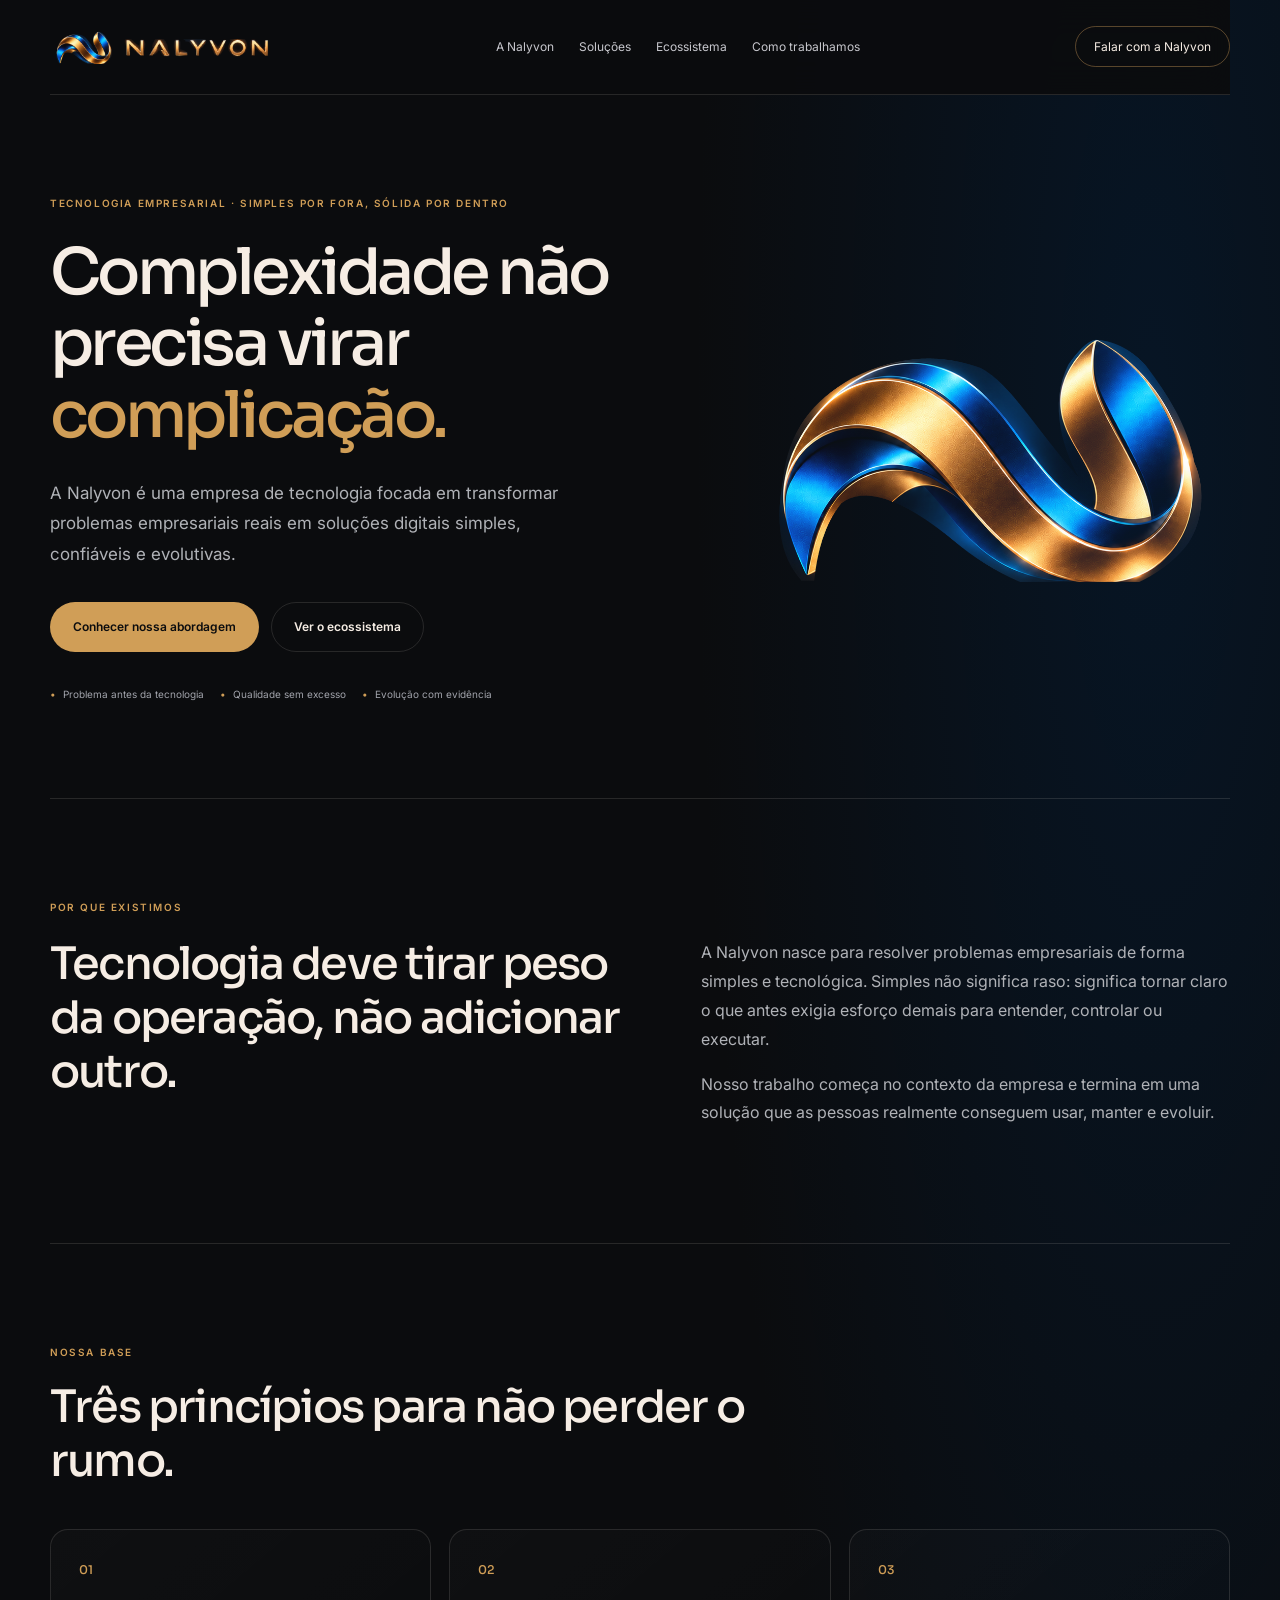
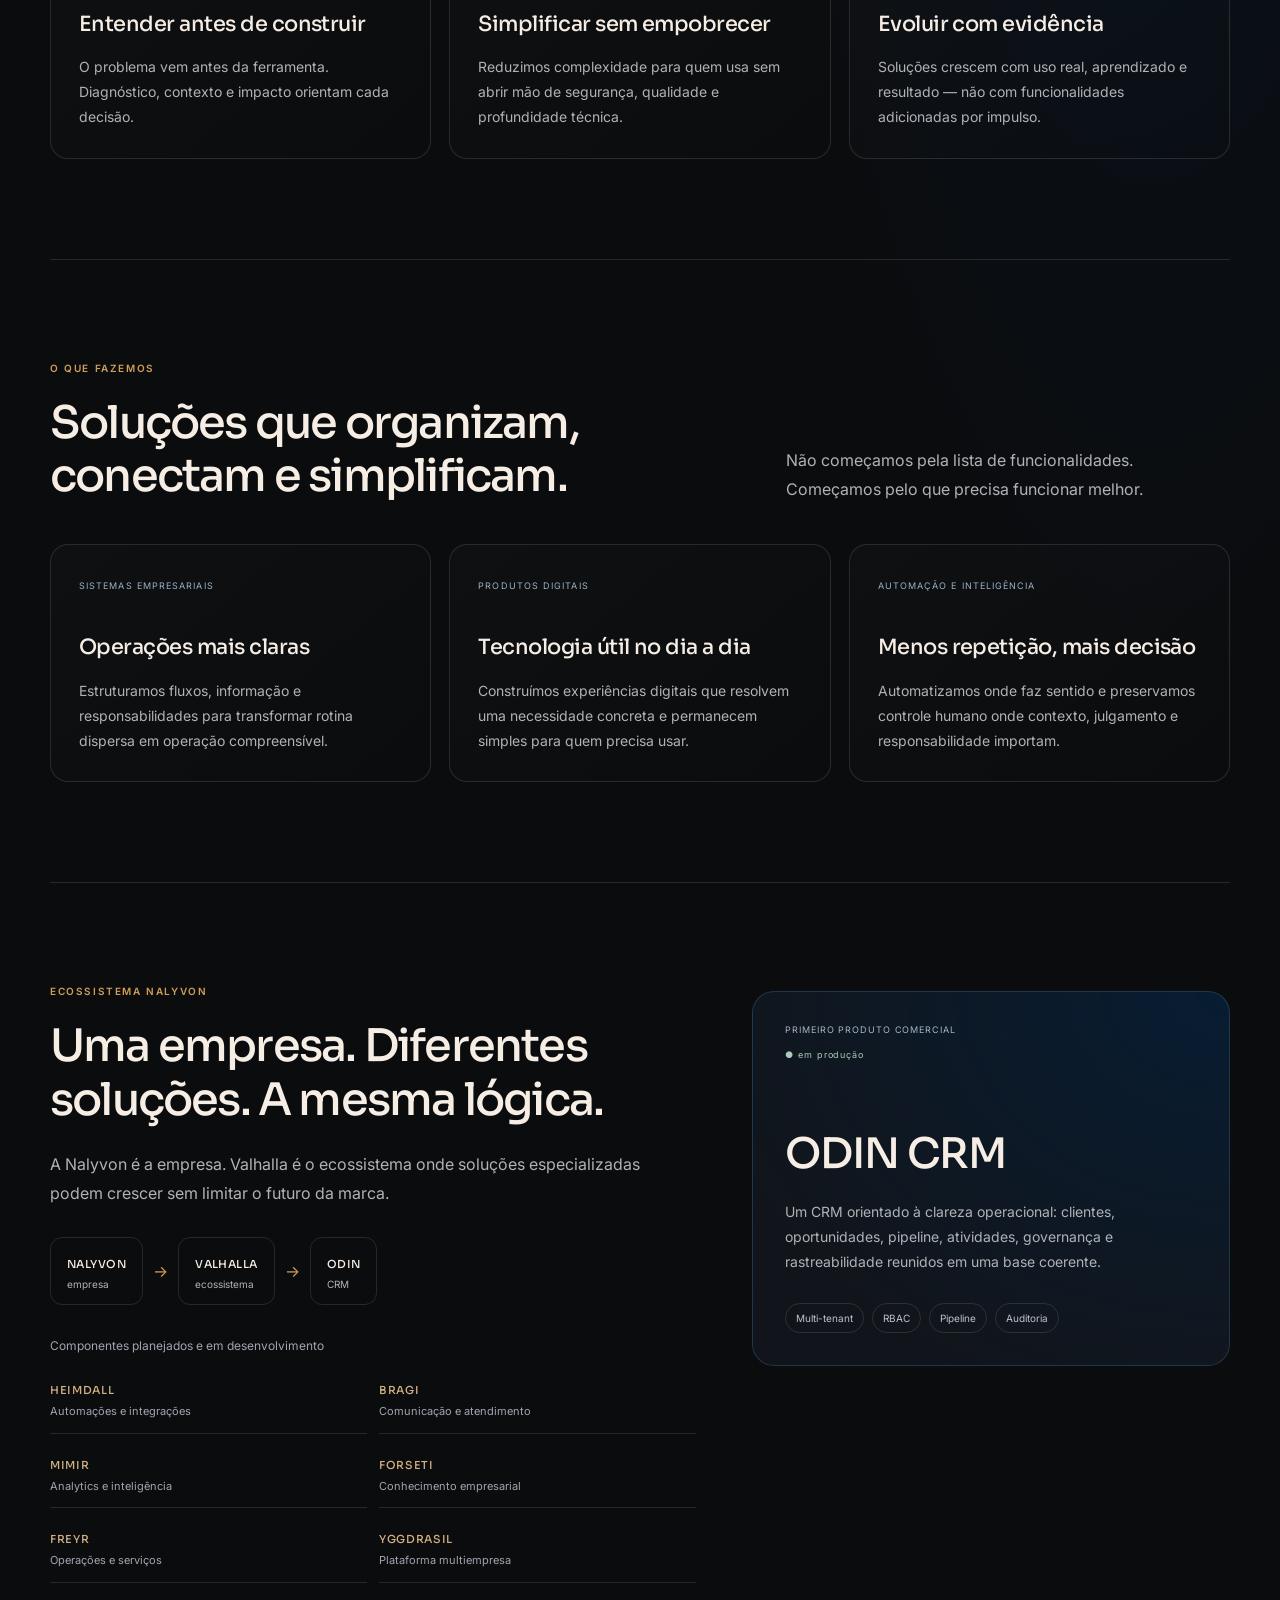
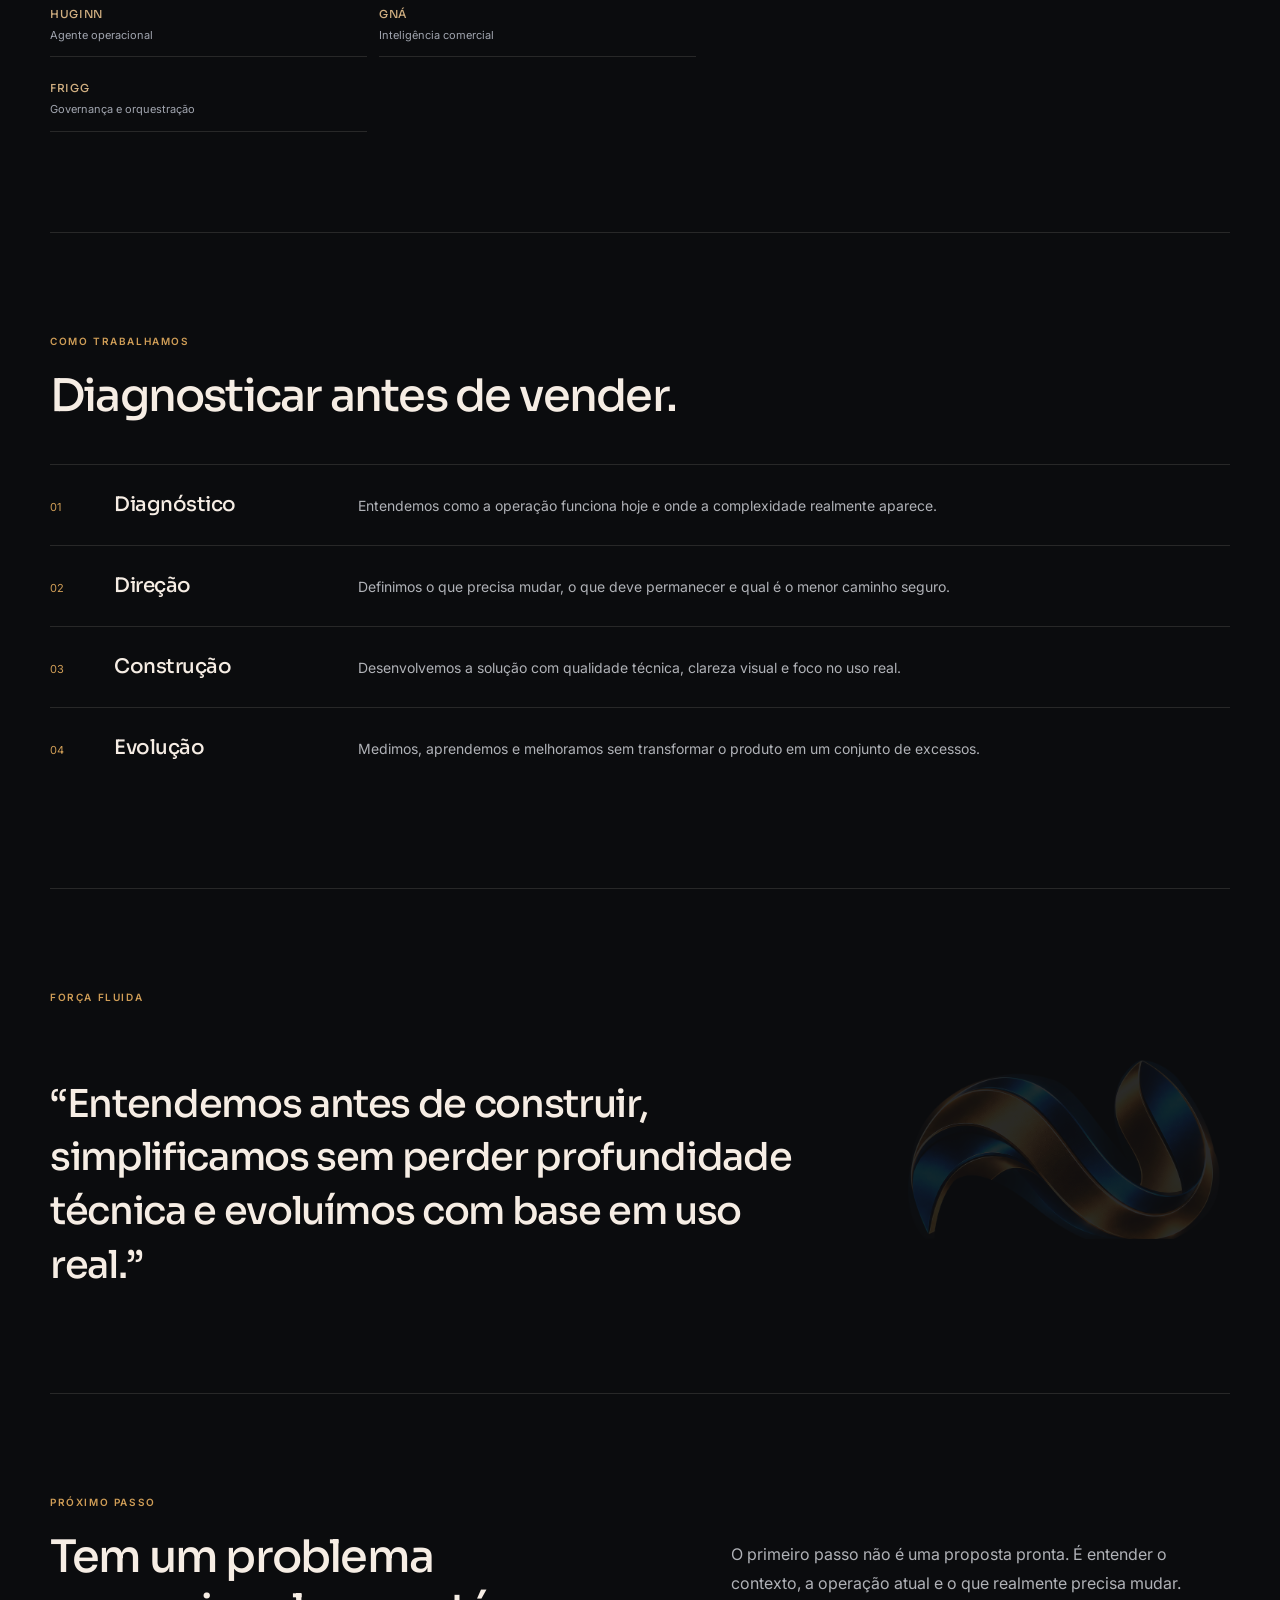
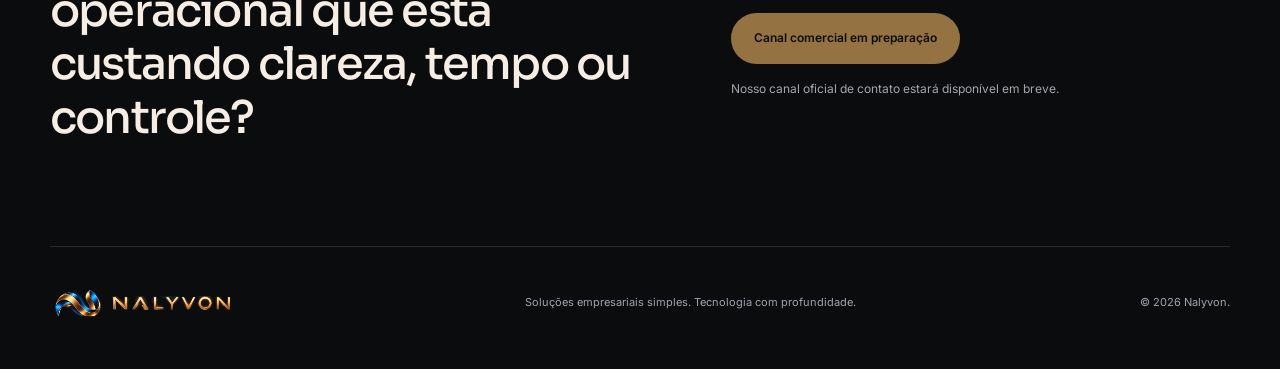
==== public/index.html @ e0a4f11f "Polish Nalyvon site and consolidate static deployment" ====
<!doctype html>
<html lang="pt-BR">
<head>
  <meta charset="utf-8" />
  <meta name="viewport" content="width=device-width,initial-scale=1" />
  <meta name="theme-color" content="#0B0C0E" />
  <meta name="description" content="A Nalyvon transforma desafios empresariais em soluções tecnológicas simples, confiáveis e evolutivas." />
  <meta property="og:title" content="Nalyvon — Tecnologia que transforma complexidade em clareza" />
  <meta property="og:description" content="Soluções empresariais simples por fora, sólidas por dentro." />
  <title>Nalyvon — Tecnologia que transforma complexidade em clareza</title>
  <link rel="preconnect" href="https://fonts.googleapis.com">
  <link rel="preconnect" href="https://fonts.gstatic.com" crossorigin>
  <link href="https://fonts.googleapis.com/css2?family=Inter:wght@400;500;600&family=Sora:wght@500;600;700&display=swap" rel="stylesheet">
  <link rel="icon" type="image/png" href="assets/brand/favicon.png" />
  <link rel="stylesheet" href="styles.css" />
</head>
<body>
<a class="skip-link" href="#conteudo">Ir para o conteúdo</a>
  <header class="topbar">
    <a class="brand" href="#inicio" aria-label="Nalyvon, início"><img class="brand-lockup" src="assets/brand/lockup.png" width="1480" height="320" alt="Nalyvon"></a>
    <button class="menu-toggle" aria-expanded="false" aria-controls="navigation">Menu <span aria-hidden="true">☰</span></button><nav id="navigation" aria-label="Navegação principal"><a href="#nalyvon">A Nalyvon</a><a href="#solucoes">Soluções</a><a href="#ecossistema">Ecossistema</a><a href="#processo">Como trabalhamos</a></nav>
    <a class="nav-cta" href="#contato">Falar com a Nalyvon</a>
  </header>
  <main id="conteudo">
    <section class="hero" id="inicio">
      <div class="hero-copy">
        <p class="kicker">TECNOLOGIA EMPRESARIAL · SIMPLES POR FORA, SÓLIDA POR DENTRO</p>
        <h1>Complexidade não precisa virar <span>complicação.</span></h1>
        <p class="hero-lead">A Nalyvon é uma empresa de tecnologia focada em transformar problemas empresariais reais em soluções digitais simples, confiáveis e evolutivas.</p>
        <div class="hero-actions"><a class="button button-primary" href="#solucoes">Conhecer nossa abordagem</a><a class="button button-ghost" href="#ecossistema">Ver o ecossistema</a></div>
        <div class="hero-proof"><span>Problema antes da tecnologia</span><span>Qualidade sem excesso</span><span>Evolução com evidência</span></div>
      </div>
      <div class="hero-mark"><img src="assets/brand/symbol.png" alt="Símbolo oficial Nalyvon — Força Fluida"></div>
    </section>

    <section class="section intro" id="nalyvon">
      <div class="section-label">POR QUE EXISTIMOS</div>
      <div class="intro-grid"><h2>Tecnologia deve tirar peso da operação, não adicionar outro.</h2><div><p>A Nalyvon nasce para resolver problemas empresariais de forma simples e tecnológica. Simples não significa raso: significa tornar claro o que antes exigia esforço demais para entender, controlar ou executar.</p><p>Nosso trabalho começa no contexto da empresa e termina em uma solução que as pessoas realmente conseguem usar, manter e evoluir.</p></div></div>
    </section>

    <section class="section">
      <div class="section-heading"><div class="section-label">NOSSA BASE</div><h2>Três princípios para não perder o rumo.</h2></div>
      <div class="cards three">
        <article><span class="number">01</span><h3>Entender antes de construir</h3><p>O problema vem antes da ferramenta. Diagnóstico, contexto e impacto orientam cada decisão.</p></article>
        <article><span class="number">02</span><h3>Simplificar sem empobrecer</h3><p>Reduzimos complexidade para quem usa sem abrir mão de segurança, qualidade e profundidade técnica.</p></article>
        <article><span class="number">03</span><h3>Evoluir com evidência</h3><p>Soluções crescem com uso real, aprendizado e resultado — não com funcionalidades adicionadas por impulso.</p></article>
      </div>
    </section>

    <section class="section" id="solucoes">
      <div class="section-heading wide"><div><div class="section-label">O QUE FAZEMOS</div><h2>Soluções que organizam, conectam e simplificam.</h2></div><p>Não começamos pela lista de funcionalidades. Começamos pelo que precisa funcionar melhor.</p></div>
      <div class="cards three solutions">
        <article><small>SISTEMAS EMPRESARIAIS</small><h3>Operações mais claras</h3><p>Estruturamos fluxos, informação e responsabilidades para transformar rotina dispersa em operação compreensível.</p></article>
        <article><small>PRODUTOS DIGITAIS</small><h3>Tecnologia útil no dia a dia</h3><p>Construímos experiências digitais que resolvem uma necessidade concreta e permanecem simples para quem precisa usar.</p></article>
        <article><small>AUTOMAÇÃO E INTELIGÊNCIA</small><h3>Menos repetição, mais decisão</h3><p>Automatizamos onde faz sentido e preservamos controle humano onde contexto, julgamento e responsabilidade importam.</p></article>
      </div>
    </section>

    <section class="section ecosystem" id="ecossistema">
      <div class="ecosystem-copy">
        <div class="section-label">ECOSSISTEMA NALYVON</div>
        <h2>Uma empresa. Diferentes soluções. A mesma lógica.</h2>
        <p>A Nalyvon é a empresa. Valhalla é o ecossistema onde soluções especializadas podem crescer sem limitar o futuro da marca.</p>

        <div class="architecture">
          <div><strong>NALYVON</strong><span>empresa</span></div>
          <i>→</i>
          <div><strong>VALHALLA</strong><span>ecossistema</span></div>
          <i>→</i>
          <div><strong>ODIN</strong><span>CRM</span></div>
        </div>

        <p class="planned-label">Componentes planejados e em desenvolvimento</p><div class="ecosystem-components" aria-label="Componentes do ecossistema Valhalla">
          <div class="ecosystem-component"><strong>HEIMDALL</strong><span>Automações e integrações</span></div>
          <div class="ecosystem-component"><strong>BRAGI</strong><span>Comunicação e atendimento</span></div>
          <div class="ecosystem-component"><strong>MIMIR</strong><span>Analytics e inteligência</span></div>
          <div class="ecosystem-component"><strong>FORSETI</strong><span>Conhecimento empresarial</span></div>
          <div class="ecosystem-component"><strong>FREYR</strong><span>Operações e serviços</span></div>
          <div class="ecosystem-component"><strong>YGGDRASIL</strong><span>Plataforma multiempresa</span></div>
          <div class="ecosystem-component"><strong>HUGINN</strong><span>Agente operacional</span></div>
          <div class="ecosystem-component"><strong>GNÁ</strong><span>Inteligência comercial</span></div>
          <div class="ecosystem-component"><strong>FRIGG</strong><span>Governança e orquestração</span></div>
        </div>
      </div>

      <article class="odin">
        <div class="odin-top"><span>PRIMEIRO PRODUTO COMERCIAL</span><span class="status-live">● em produção</span></div>
        <h3>ODIN CRM</h3>
        <p>Um CRM orientado à clareza operacional: clientes, oportunidades, pipeline, atividades, governança e rastreabilidade reunidos em uma base coerente.</p>
        <div class="tags"><span>Multi-tenant</span><span>RBAC</span><span>Pipeline</span><span>Auditoria</span></div>
      </article>
    </section>

    <section class="section" id="processo"><div class="section-heading"><div class="section-label">COMO TRABALHAMOS</div><h2>Diagnosticar antes de vender.</h2></div><div class="process"><article><span>01</span><h3>Diagnóstico</h3><p>Entendemos como a operação funciona hoje e onde a complexidade realmente aparece.</p></article><article><span>02</span><h3>Direção</h3><p>Definimos o que precisa mudar, o que deve permanecer e qual é o menor caminho seguro.</p></article><article><span>03</span><h3>Construção</h3><p>Desenvolvemos a solução com qualidade técnica, clareza visual e foco no uso real.</p></article><article><span>04</span><h3>Evolução</h3><p>Medimos, aprendemos e melhoramos sem transformar o produto em um conjunto de excessos.</p></article></div></section>

    <section class="section statement" id="forca-fluida"><p class="section-label">FORÇA FLUIDA</p><blockquote>“Entendemos antes de construir, simplificamos sem perder profundidade técnica e evoluímos com base em uso real.”</blockquote><img src="assets/brand/symbol.png" alt="" aria-hidden="true" loading="lazy"></section>

    <section class="section contact" id="contato"><div><div class="section-label">PRÓXIMO PASSO</div><h2>Tem um problema operacional que está custando clareza, tempo ou controle?</h2></div><div><p>O primeiro passo não é uma proposta pronta. É entender o contexto, a operação atual e o que realmente precisa mudar.</p><button class="button button-primary" disabled>Canal comercial em preparação</button><small>Nosso canal oficial de contato estará disponível em breve.</small></div></section>
  </main>
  <footer><a class="brand" href="#inicio" aria-label="Nalyvon, início"><img class="brand-lockup" src="assets/brand/lockup.png" width="1480" height="320" alt="Nalyvon"></a><p>Soluções empresariais simples. Tecnologia com profundidade.</p><p>© 2026 Nalyvon.</p></footer>
<script src="site.js" defer></script>
</body>
</html>
---- public/styles.css ----
:root {
  font-family:Inter,system-ui,sans-serif;
  color:#f6ede4;
  background:#0b0c0e;
  font-synthesis:none;
  --gold:#d09e57;
  --muted:#b0b2b7;
  --border:rgba(246,237,228,.12)
}

* {
  box-sizing:border-box
}

html {
  scroll-behavior:smooth;
  scroll-padding-top:100px
}

body {
  margin:0;
  background:radial-gradient(ellipse at 90% 8%,#00234766,transparent 28%),#0b0c0e
}

a {
  color:inherit;
  text-decoration:none
}

img {
  display:block;
  max-width:100%;
  height:auto
}

button {
  font:inherit
}

a:focus-visible,button:focus-visible {
  outline:2px solid var(--gold);
  outline-offset:5px
}

.skip-link {
  position:fixed;
  top:-100px;
  left:20px;
  z-index:100;
  background:var(--gold);
  color:#0b0c0e;
  padding:14px
}

.skip-link:focus {
  top:12px
}

.topbar,.hero,.section,footer {
  width:min(1180px,calc(100% - 64px));
  margin-inline:auto
}

.topbar {
  position:sticky;
  top:0;
  z-index:20;
  display:flex;
  align-items:center;
  justify-content:space-between;
  gap:24px;
  padding:22px 0;
  background:#0b0c0ef2;
  border-bottom:1px solid var(--border);
  backdrop-filter:blur(18px)
}

.brand {
  display:block;
  flex-shrink:0
}

.brand-lockup {
  width:230px
}

.topbar nav {
  display:flex;
  gap:25px;
  font-size:12px;
  color:#c7c7cd
}

.topbar nav a:hover {
  color:var(--gold)
}

.nav-cta {
  font-size:12px;
  border:1px solid #d09e5766;
  border-radius:999px;
  padding:12px 18px;
  white-space:nowrap
}

.menu-toggle {
  display:none
}

.hero {
  display:grid;
  grid-template-columns:1.15fr .85fr;
  gap:32px;
  align-items:center;
  min-height:700px;
  padding:100px 0 96px
}

.hero-copy {
  min-width:0
}

.kicker,.section-label {
  color:var(--gold);
  font-size:10px;
  font-weight:600;
  line-height:1.7;
  letter-spacing:.16em
}

.kicker {
  max-width:470px;
  margin:0 0 25px
}

h1,h2,h3,blockquote {
  font-family:Sora,sans-serif;
  font-weight:500
}

h1 {
  font-size:clamp(42px,5vw,72px);
  line-height:1.12;
  letter-spacing:-.055em;
  margin:0
}

h1 span {
  color:var(--gold)
}

.hero-lead {
  font-size:17px;
  line-height:1.8;
  color:var(--muted);
  max-width:550px;
  margin:26px 0
}

.hero-mark {
  display:grid;
  place-items:center;
  min-width:0
}

.hero-mark img {
  width:100%;
  max-width:460px;
  mix-blend-mode:screen;
}

.hero-actions {
  display:flex;
  flex-wrap:wrap;
  gap:12px;
  margin-top:32px
}

.button {
  display:inline-flex;
  align-items:center;
  justify-content:center;
  min-height:48px;
  padding:16px 22px;
  font:600 12px/1.4 Inter,sans-serif;
  border-radius:999px;
  border:1px solid transparent;
  text-align:center
}

.button-primary {
  background:#d09e57;
  color:#0b0c0e
}

.button-ghost {
  border-color:var(--border)
}

.button:hover {
  filter:brightness(1.12)
}

.hero-proof {
  display:flex;
  flex-wrap:wrap;
  gap:16px;
  margin-top:34px;
  color:#a1a3ab;
  font-size:10px;
  line-height:1.6
}

.hero-proof span::before {
  content:'•';
  color:var(--gold);
  margin-right:7px
}

.section {
  padding:100px 0;
  border-top:1px solid var(--border)
}

h2 {
  font-size:clamp(30px,3.5vw,48px);
  line-height:1.2;
  letter-spacing:-.04em;
  margin:20px 0 0
}

.intro-grid {
  display:grid;
  grid-template-columns:1.1fr 1fr;
  gap:70px;
  margin-top:22px
}

.intro-grid h2 {
  margin:0
}

.intro-grid p,.section-heading.wide>p,.ecosystem-copy>p,.contact p {
  font-size:16px;
  line-height:1.8;
  color:var(--muted);
  margin-top:0
}

.section-heading {
  max-width:720px
}

.section-heading.wide {
  max-width:none;
  display:grid;
  grid-template-columns:1.2fr .8fr;
  gap:70px;
  align-items:end
}

.section-heading.wide>p {
  margin:0
}

.cards.three {
  display:grid;
  grid-template-columns:repeat(3,minmax(0,1fr));
  gap:18px;
  margin-top:40px
}

.cards article {
  padding:28px;
  border:1px solid var(--border);
  border-radius:18px;
  background:linear-gradient(140deg,#ffffff05,#ffffff01)
}

.number {
  font:500 12px Sora;
  color:var(--gold)
}

h3 {
  font-size:21px;
  line-height:1.4;
  letter-spacing:-.025em;
  margin:32px 0 15px
}

.cards p,.odin p,.process p {
  font-size:14px;
  line-height:1.8;
  color:var(--muted);
  margin:0
}

.solutions small {
  font-size:9px;
  letter-spacing:.12em;
  color:#99b2c7;
  line-height:1.7
}

.solutions h3 {
  margin-top:40px
}

.ecosystem {
  display:grid;
  grid-template-columns:1.15fr .85fr;
  gap:56px;
  align-items:start
}

.ecosystem-copy>p {
  margin-top:22px
}

.architecture {
  display:flex;
  gap:10px;
  align-items:center;
  margin:30px 0
}

.architecture div {
  min-width:0;
  padding:14px 16px;
  border:1px solid var(--border);
  border-radius:12px
}

.architecture strong {
  font:500 11px Sora;
  letter-spacing:.04em
}

.architecture span {
  display:block;
  font-size:10px;
  color:var(--muted);
  margin-top:6px
}

.architecture i {
  font-style:normal;
  color:var(--gold)
}

.planned-label {
  font-size:12px!important;
  color:#9fa4ae!important;
  margin-bottom:14px
}

.ecosystem-components {
  display:grid;
  grid-template-columns:repeat(2,minmax(0,1fr));
  gap:12px
}

.ecosystem-component {
  border-bottom:1px solid var(--border);
  padding:12px 0
}

.ecosystem-component strong {
  display:block;
  font:500 11px Sora;
  color:#d0af81;
  letter-spacing:.06em
}

.ecosystem-component span {
  display:block;
  font-size:11px;
  line-height:1.6;
  color:#a1a5af;
  margin-top:6px
}

.odin {
  padding:32px;
  border:1px solid #42779d55;
  border-radius:22px;
  background:radial-gradient(ellipse at 100% 0,#00234788,transparent 80%),#11151b;
  margin-top:8px
}

.odin-top {
  display:flex;
  flex-direction:column;
  gap:14px;
  font-size:9px;
  letter-spacing:.1em;
  color:#a4b7c7
}

.status-live {
  color:#acccbb
}

.odin h3 {
  font-size:42px;
  margin-top:65px
}

.tags {
  display:flex;
  flex-wrap:wrap;
  gap:8px;
  margin-top:28px
}

.tags span {
  font-size:10px;
  padding:8px 10px;
  border:1px solid var(--border);
  border-radius:999px;
  color:#bdc2ca
}

.process {
  margin-top:40px
}

.process article {
  display:grid;
  grid-template-columns:40px 220px 1fr;
  gap:24px;
  padding:26px 0;
  border-top:1px solid var(--border);
  align-items:baseline
}

.process article>span {
  font-size:11px;
  color:var(--gold)
}

.process h3 {
  margin:0;
  font-size:20px
}

.statement {
  position:relative;
  display:grid;
  grid-template-columns:1.4fr .6fr;
  align-items:center;
  gap:50px;
  min-height:430px
}

.statement .section-label {
  grid-column:1;
  margin:0 0 22px
}

.statement blockquote {
  grid-column:1;
  margin:0;
  font-size:clamp(26px,3vw,40px);
  line-height:1.4;
  letter-spacing:-.035em
}

.statement img {
  grid-column:2;
  grid-row:1/3;
  align-self:center;
  justify-self:center;
  width:100%;
  opacity:.13;
  mix-blend-mode:screen;
}

.contact {
  display:grid;
  grid-template-columns:1.1fr .9fr;
  gap:70px;
  align-items:center
}

.contact button {
  opacity:.7;
  cursor:default
}

.contact small {
  display:block;
  font-size:12px;
  line-height:1.7;
  color:#a4a6ad;
  margin-top:15px
}

footer {
  display:flex;
  align-items:center;
  justify-content:space-between;
  gap:30px;
  border-top:1px solid var(--border);
  padding:35px 0 45px;
  color:#a0a4ad;
  font-size:11px
}

footer p {
  line-height:1.8
}

footer .brand-lockup {
  width:190px
}

@media(max-width:1099px) {
  .topbar {
    flex-wrap:wrap
  }

  .menu-toggle {
    display:flex;
    align-items:center;
    gap:12px;
    background:transparent;
    border:1px solid var(--border);
    color:#f6ede4;
    border-radius:999px;
    padding:12px 18px;
    margin-left:auto;
    font-size:12px
  }

  .topbar nav {
    display:none;
    width:100%;
    padding:14px 0 4px
  }

  .topbar nav.is-open {
    display:flex;
    flex-wrap:wrap
  }

  .nav-cta {
    display:none
  }

  .hero {
    gap:28px;
    min-height:600px
  }

  .hero h1 {
    font-size:clamp(44px,5.6vw,60px)
  }

  .ecosystem {
    gap:32px
  }

  .architecture {
    gap:7px
  }

  .architecture div {
    padding:12px
  }

  .process article {
    grid-template-columns:35px 175px 1fr;
    gap:20px
  }

}

@media(max-width:800px) {
  .hero {
    grid-template-columns:1fr;
    padding:65px 0 72px;
    gap:48px
  }

  .hero-copy {
    max-width:640px
  }

  .hero h1 {
    font-size:clamp(42px,7.5vw,60px)
  }

  .hero-mark img {
    max-width:330px
  }

  .intro-grid,.section-heading.wide,.ecosystem,.contact {
    grid-template-columns:1fr;
    gap:32px
  }

  .section {
    padding:72px 0
  }

  .cards.three {
    grid-template-columns:1fr
  }

  .cards article {
    padding:28px
  }

  .cards h3 {
    margin-top:24px
  }

  .odin {
    max-width:600px;
    margin-top:14px
  }

  .odin h3 {
    margin-top:42px
  }

  .statement {
    grid-template-columns:1.4fr .6fr;
    gap:22px
  }

  .process article {
    grid-template-columns:30px 145px 1fr;
    gap:16px
  }

  footer {
    flex-wrap:wrap
  }

}

@media(max-width:480px) {
  .topbar,.hero,.section,footer {
    width:calc(100% - 40px)
  }

  .topbar {
    padding:16px 0;
    gap:12px
  }

  .brand-lockup {
    width:185px
  }

  .menu-toggle {
    padding:10px 13px
  }

  .topbar nav.is-open {
    display:grid;
    grid-template-columns:1fr 1fr;
    gap:18px;
    font-size:12px
  }

  .hero {
    padding-top:45px;
    gap:38px
  }

  .hero h1 {
    font-size:clamp(38px,10.7vw,48px);
    line-height:1.16
  }

  .kicker {
    font-size:9px;
    letter-spacing:.12em
  }

  .hero-lead {
    font-size:15px
  }

  .hero-actions {
    flex-direction:column
  }

  .hero-actions .button {
    width:100%
  }

  .hero-proof {
    display:grid;
    gap:8px;
    margin-top:24px
  }

  .hero-mark img {
    max-width:280px
  }

  .section {
    padding:60px 0
  }

  h2 {
    font-size:31px
  }

  .intro-grid p,.ecosystem-copy>p,.contact p {
    font-size:15px
  }

  .architecture {
    gap:7px
  }

  .architecture div {
    flex:1;
    padding:12px 8px
  }

  .architecture strong {
    font-size:9px
  }

  .architecture i {
    font-size:12px
  }

  .odin {
    padding:26px
  }

  .odin h3 {
    font-size:36px
  }

  .process article {
    grid-template-columns:24px 1fr;
    gap:12px
  }

  .process p {
    grid-column:2
  }

  .statement {
    grid-template-columns:1fr;
    gap:24px;
    text-align:left
  }

  .statement blockquote {
    font-size:27px
  }

  .statement img {
    grid-column:1;
    grid-row:auto;
    width:200px;
    opacity:.12;
    justify-self:center
  }

  .statement .section-label {
    margin-bottom:0
  }

  footer {
    display:grid;
    gap:10px;
    padding-top:28px
  }

  footer p {
    margin:0
  }

  footer .brand {
    margin-bottom:8px
  }

  .contact .button {
    width:100%
  }

}

@media(prefers-reduced-motion:reduce) {
  html {
    scroll-behavior:auto
  }

}

.brand-lockup {
  mix-blend-mode:screen
}
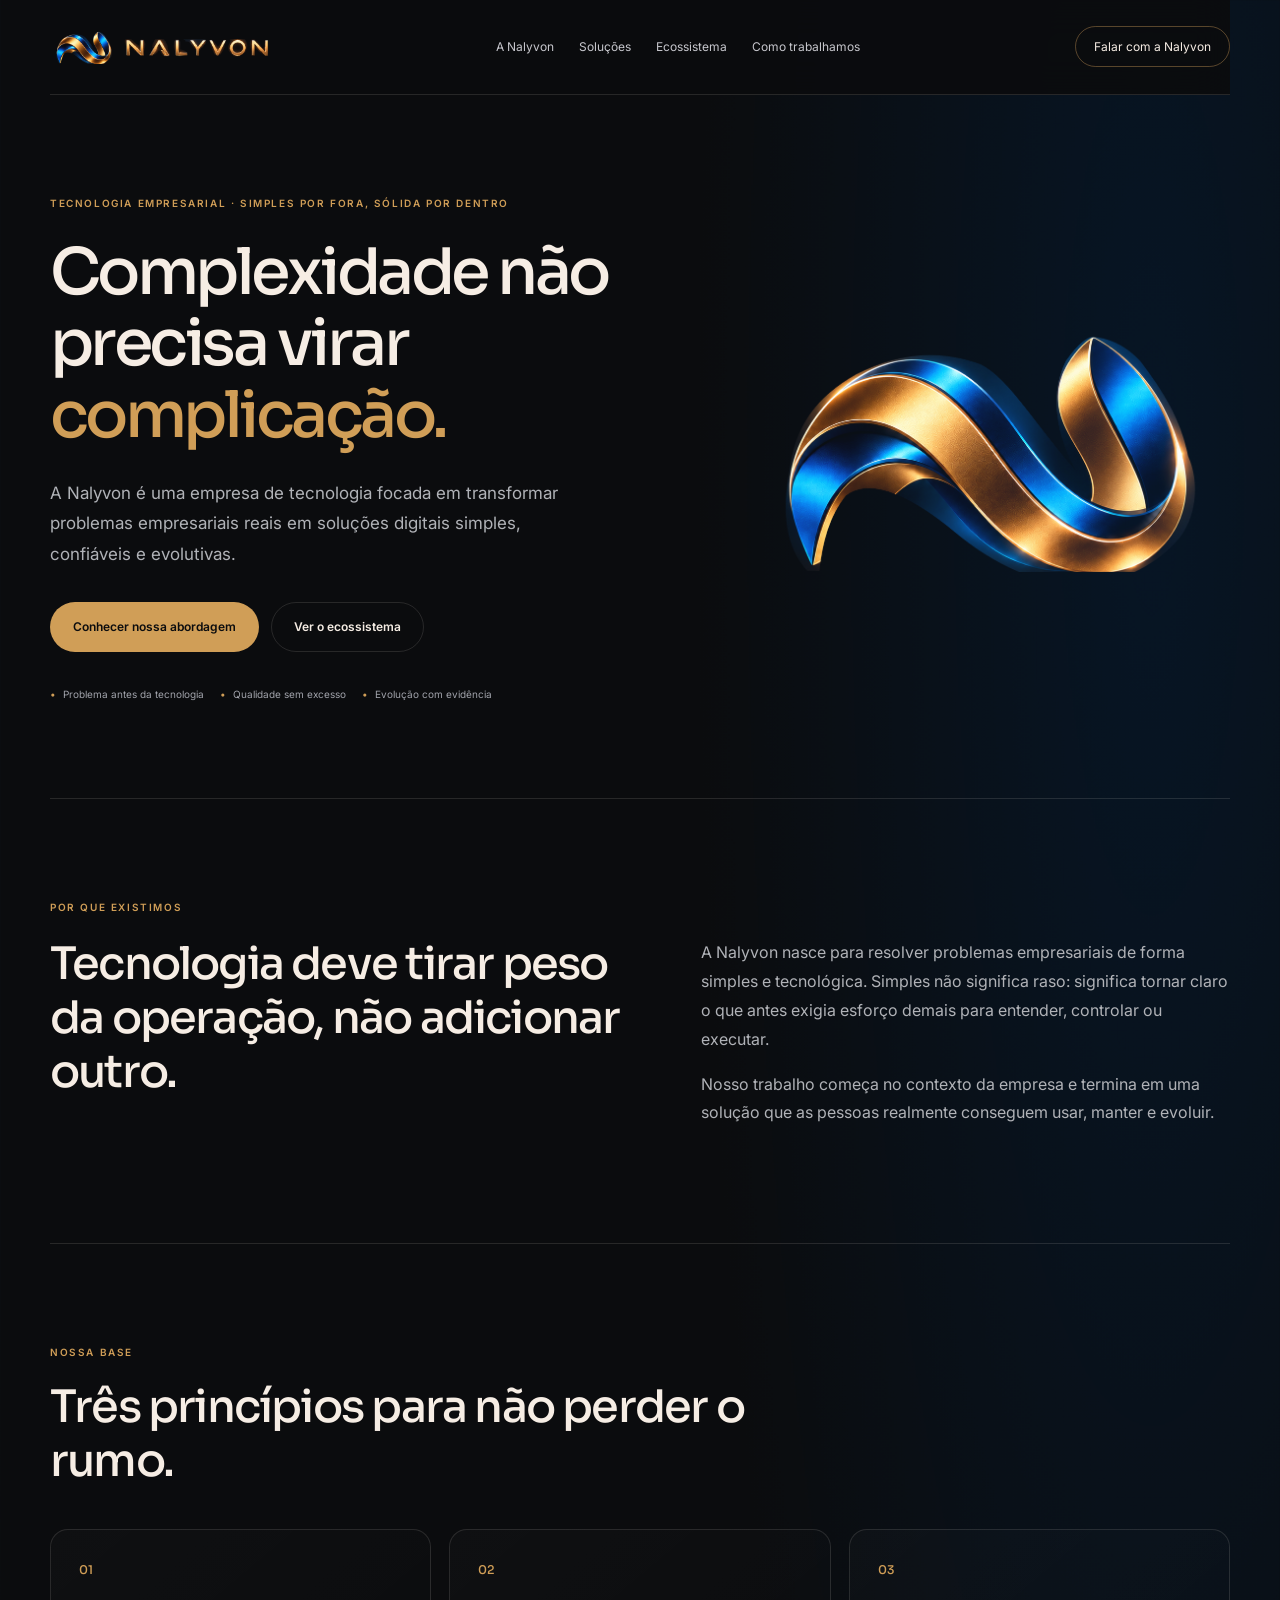
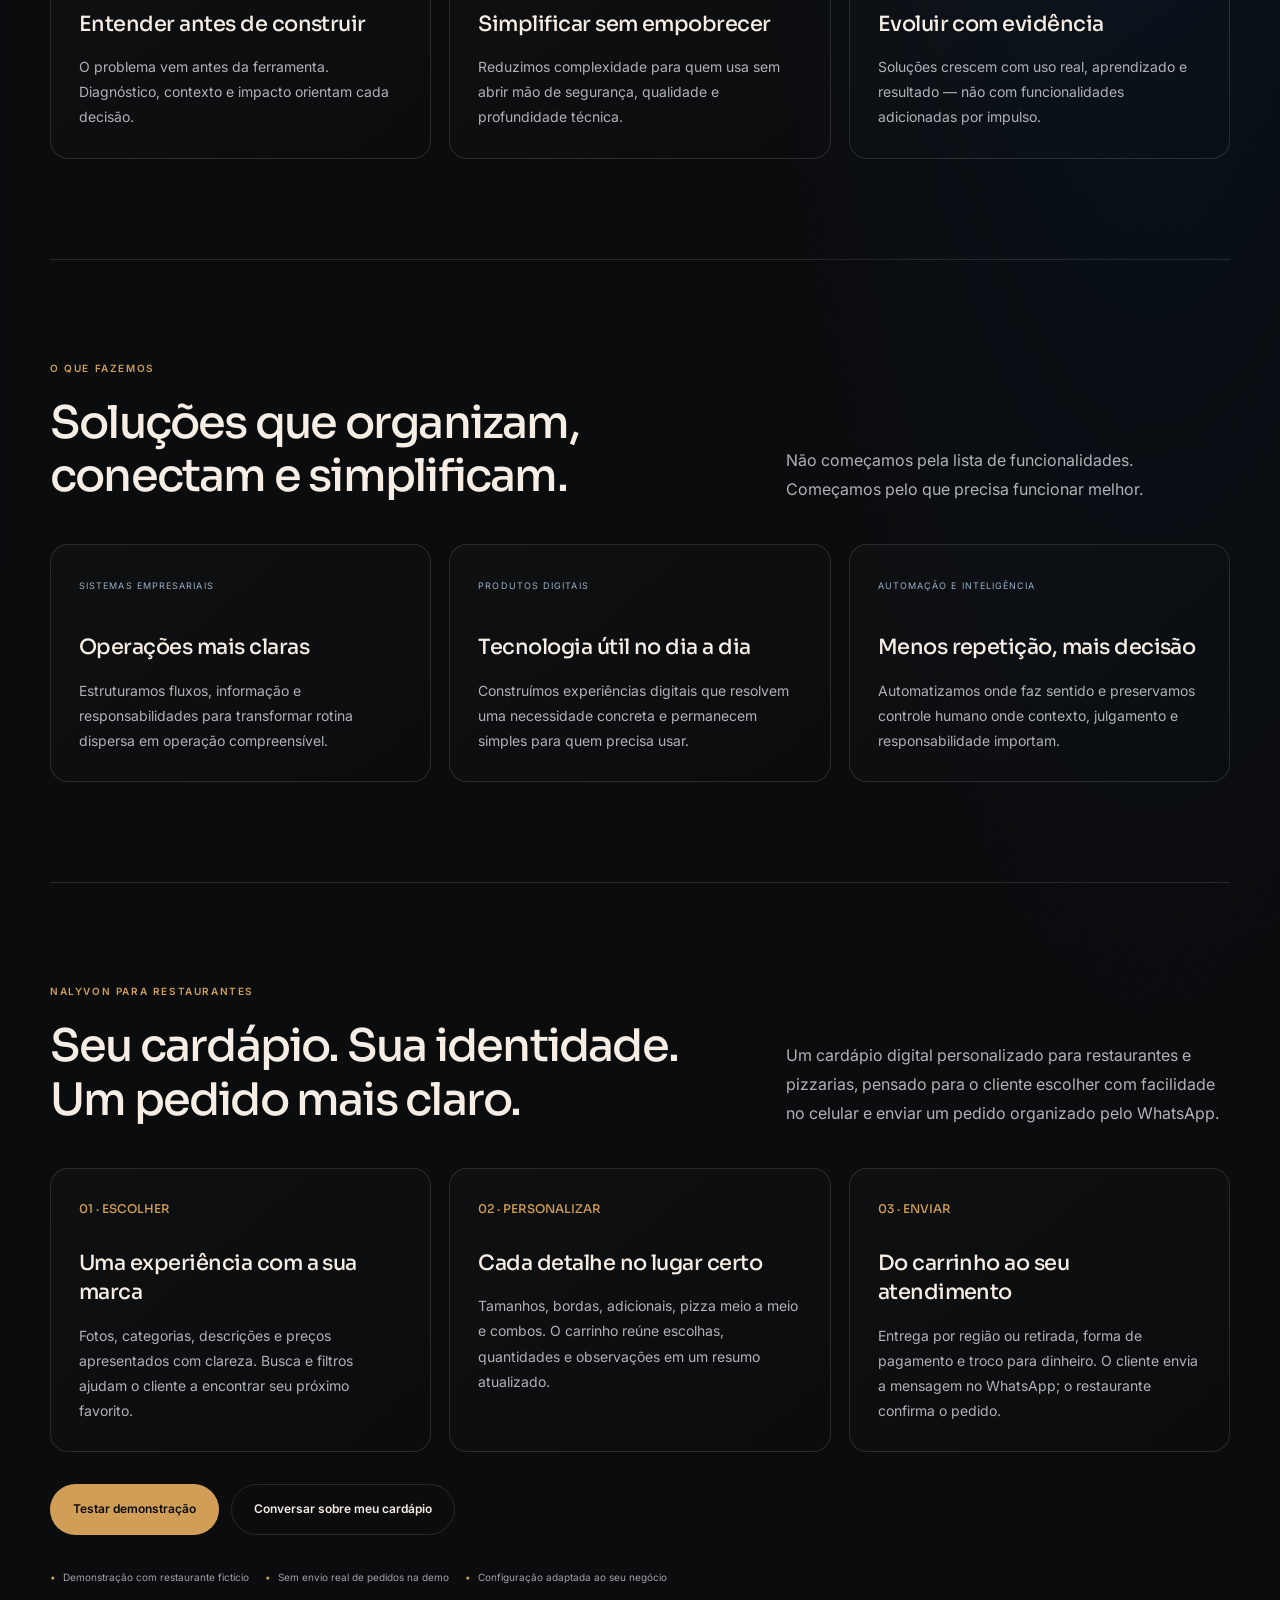
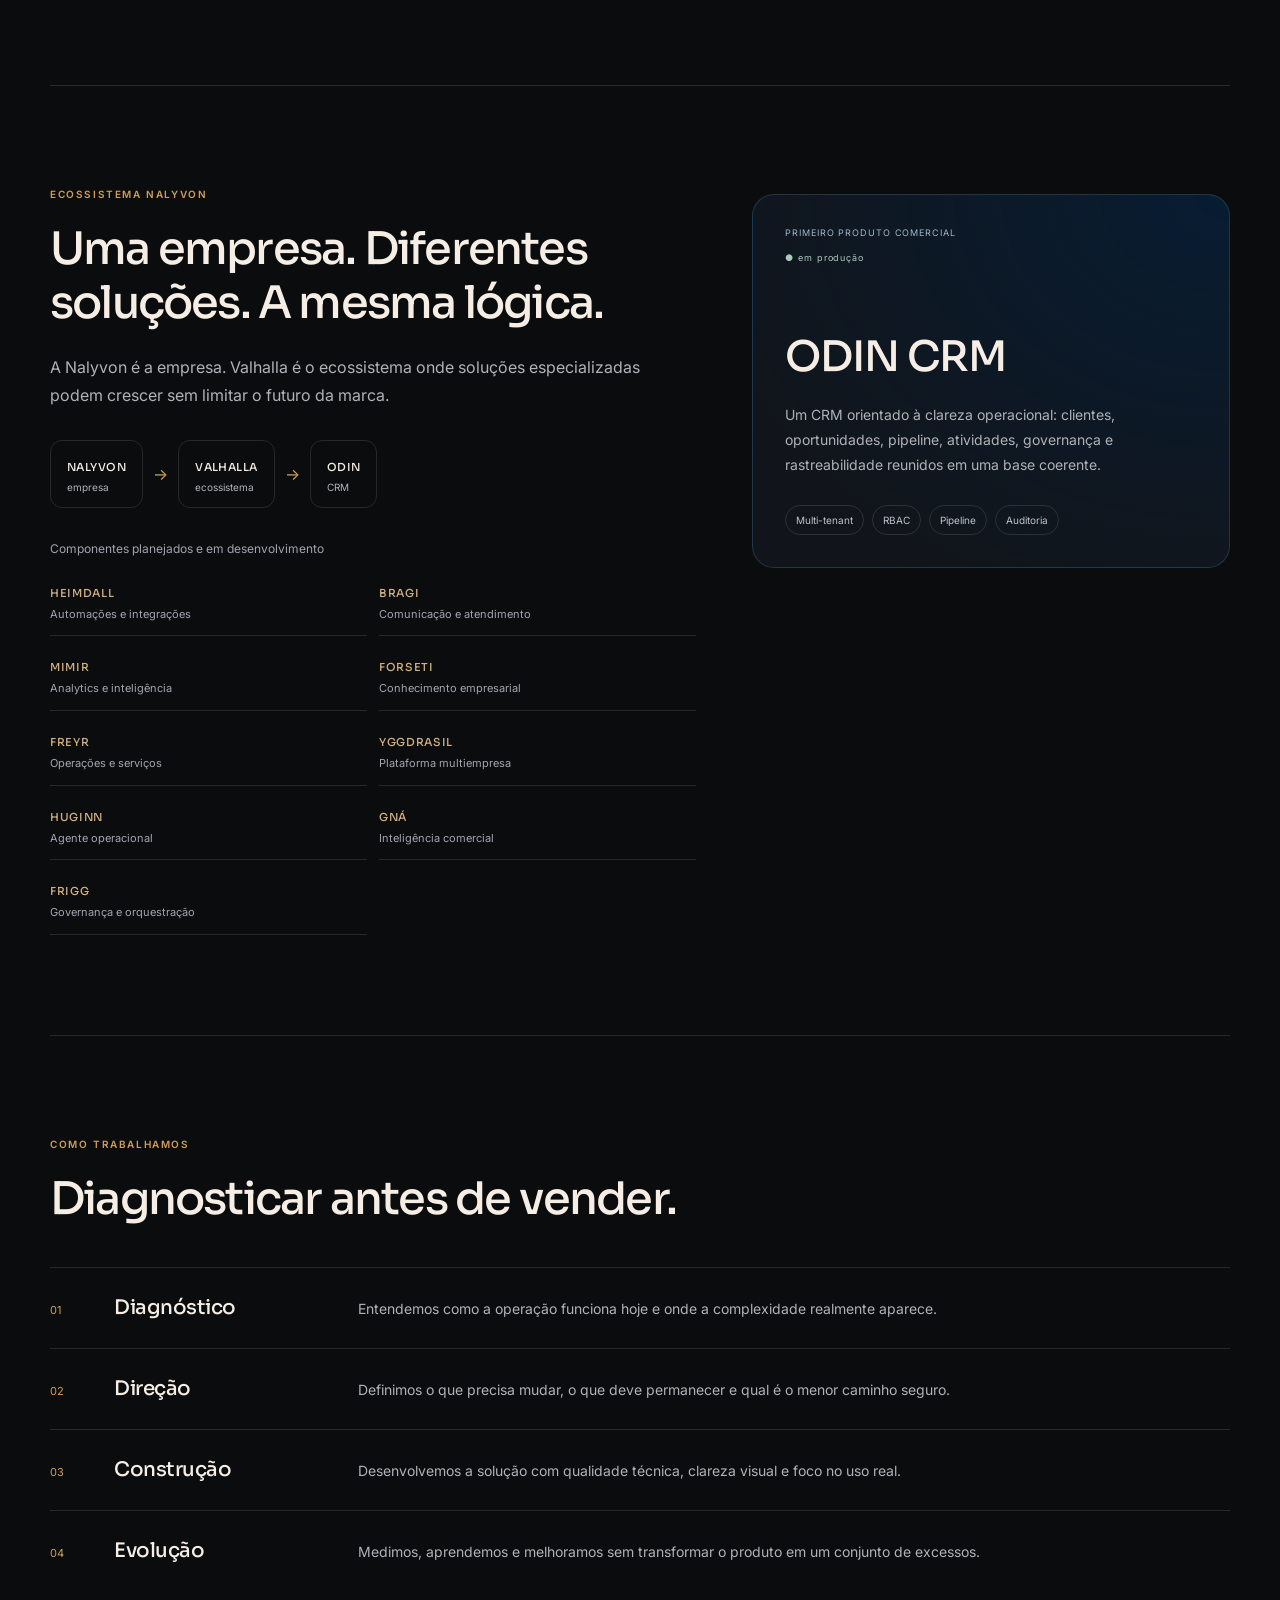
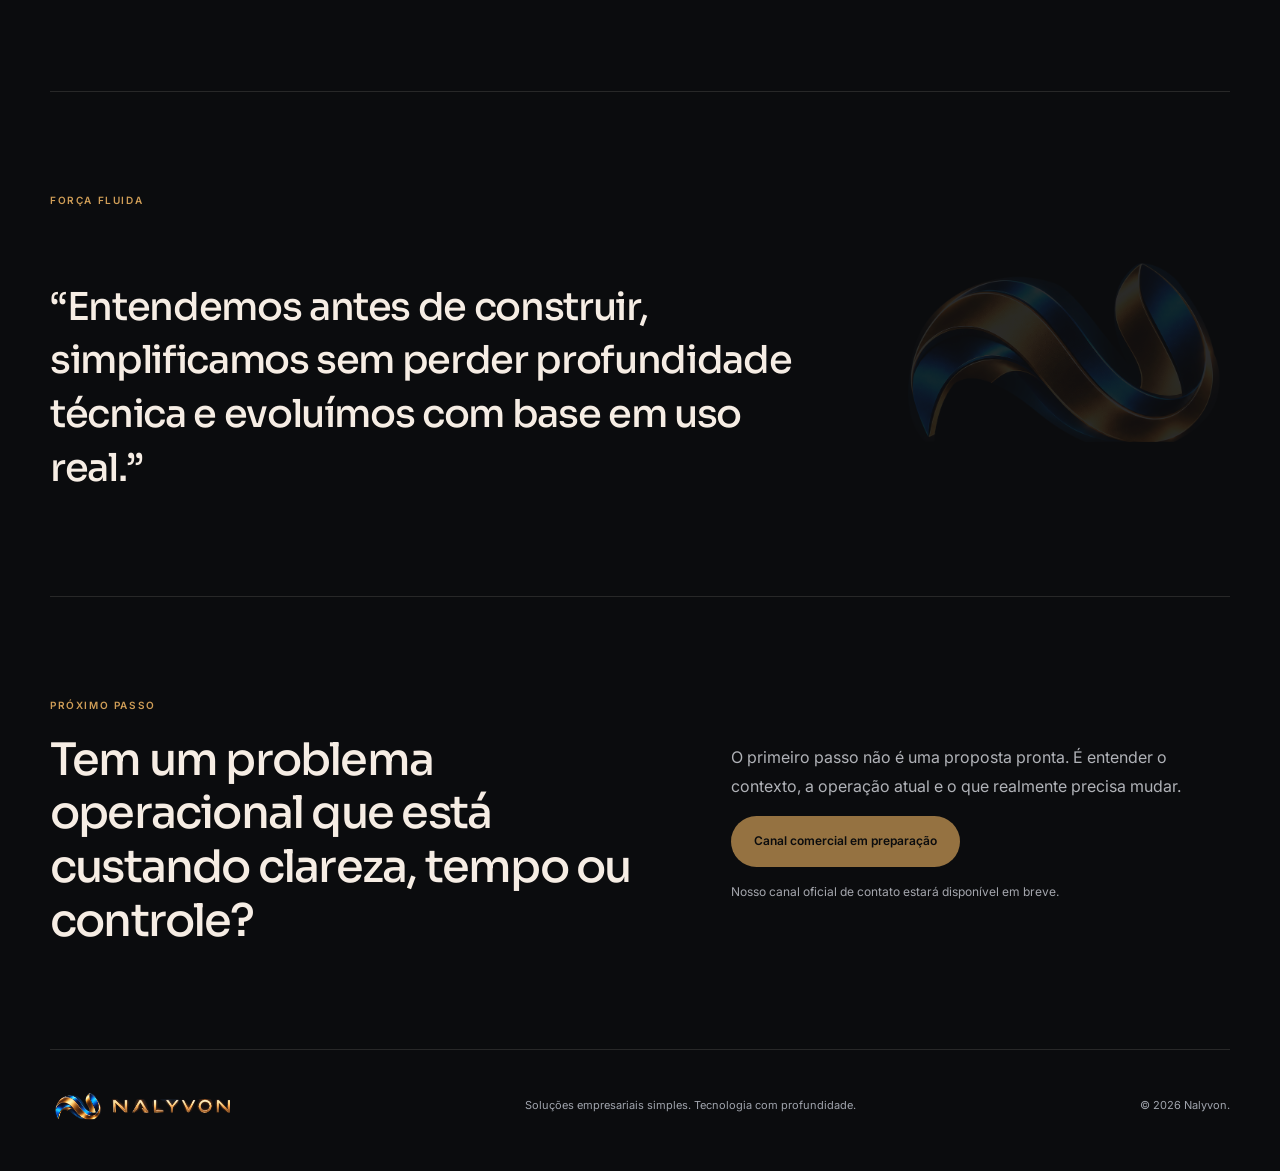
==== commit a2475ce4: "feat: present personalized digital menu and link live demo" ====
--- a/public/index.html
+++ b/public/index.html
@@ -1,103 +1,114 @@
-<!doctype html>
-<html lang="pt-BR">
-<head>
-  <meta charset="utf-8" />
-  <meta name="viewport" content="width=device-width,initial-scale=1" />
-  <meta name="theme-color" content="#0B0C0E" />
-  <meta name="description" content="A Nalyvon transforma desafios empresariais em soluções tecnológicas simples, confiáveis e evolutivas." />
-  <meta property="og:title" content="Nalyvon — Tecnologia que transforma complexidade em clareza" />
-  <meta property="og:description" content="Soluções empresariais simples por fora, sólidas por dentro." />
-  <title>Nalyvon — Tecnologia que transforma complexidade em clareza</title>
-  <link rel="preconnect" href="https://fonts.googleapis.com">
-  <link rel="preconnect" href="https://fonts.gstatic.com" crossorigin>
-  <link href="https://fonts.googleapis.com/css2?family=Inter:wght@400;500;600&family=Sora:wght@500;600;700&display=swap" rel="stylesheet">
-  <link rel="icon" type="image/png" href="assets/brand/favicon.png" />
-  <link rel="stylesheet" href="styles.css" />
-</head>
-<body>
-<a class="skip-link" href="#conteudo">Ir para o conteúdo</a>
-  <header class="topbar">
-    <a class="brand" href="#inicio" aria-label="Nalyvon, início"><img class="brand-lockup" src="assets/brand/lockup.png" width="1480" height="320" alt="Nalyvon"></a>
-    <button class="menu-toggle" aria-expanded="false" aria-controls="navigation">Menu <span aria-hidden="true">☰</span></button><nav id="navigation" aria-label="Navegação principal"><a href="#nalyvon">A Nalyvon</a><a href="#solucoes">Soluções</a><a href="#ecossistema">Ecossistema</a><a href="#processo">Como trabalhamos</a></nav>
-    <a class="nav-cta" href="#contato">Falar com a Nalyvon</a>
-  </header>
-  <main id="conteudo">
-    <section class="hero" id="inicio">
-      <div class="hero-copy">
-        <p class="kicker">TECNOLOGIA EMPRESARIAL · SIMPLES POR FORA, SÓLIDA POR DENTRO</p>
-        <h1>Complexidade não precisa virar <span>complicação.</span></h1>
-        <p class="hero-lead">A Nalyvon é uma empresa de tecnologia focada em transformar problemas empresariais reais em soluções digitais simples, confiáveis e evolutivas.</p>
-        <div class="hero-actions"><a class="button button-primary" href="#solucoes">Conhecer nossa abordagem</a><a class="button button-ghost" href="#ecossistema">Ver o ecossistema</a></div>
-        <div class="hero-proof"><span>Problema antes da tecnologia</span><span>Qualidade sem excesso</span><span>Evolução com evidência</span></div>
+<!doctype html>
+<html lang="pt-BR">
+<head>
+  <meta charset="utf-8" />
+  <meta name="viewport" content="width=device-width,initial-scale=1" />
+  <meta name="theme-color" content="#0B0C0E" />
+  <meta name="description" content="A Nalyvon transforma desafios empresariais em soluções tecnológicas simples, confiáveis e evolutivas." />
+  <meta property="og:title" content="Nalyvon — Tecnologia que transforma complexidade em clareza" />
+  <meta property="og:description" content="Soluções empresariais simples por fora, sólidas por dentro." />
+  <title>Nalyvon — Tecnologia que transforma complexidade em clareza</title>
+  <link rel="preconnect" href="https://fonts.googleapis.com">
+  <link rel="preconnect" href="https://fonts.gstatic.com" crossorigin>
+  <link href="https://fonts.googleapis.com/css2?family=Inter:wght@400;500;600&family=Sora:wght@500;600;700&display=swap" rel="stylesheet">
+  <link rel="icon" type="image/png" href="assets/brand/favicon.png" />
+  <link rel="stylesheet" href="styles.css" />
+</head>
+<body>
+<a class="skip-link" href="#conteudo">Ir para o conteúdo</a>
+  <header class="topbar">
+    <a class="brand" href="#inicio" aria-label="Nalyvon, início"><img class="brand-lockup" src="assets/brand/lockup.png" width="1480" height="320" alt="Nalyvon"></a>
+    <button class="menu-toggle" aria-expanded="false" aria-controls="navigation">Menu <span aria-hidden="true">☰</span></button><nav id="navigation" aria-label="Navegação principal"><a href="#nalyvon">A Nalyvon</a><a href="#solucoes">Soluções</a><a href="#ecossistema">Ecossistema</a><a href="#processo">Como trabalhamos</a></nav>
+    <a class="nav-cta" href="#contato">Falar com a Nalyvon</a>
+  </header>
+  <main id="conteudo">
+    <section class="hero" id="inicio">
+      <div class="hero-copy">
+        <p class="kicker">TECNOLOGIA EMPRESARIAL · SIMPLES POR FORA, SÓLIDA POR DENTRO</p>
+        <h1>Complexidade não precisa virar <span>complicação.</span></h1>
+        <p class="hero-lead">A Nalyvon é uma empresa de tecnologia focada em transformar problemas empresariais reais em soluções digitais simples, confiáveis e evolutivas.</p>
+        <div class="hero-actions"><a class="button button-primary" href="#solucoes">Conhecer nossa abordagem</a><a class="button button-ghost" href="#ecossistema">Ver o ecossistema</a></div>
+        <div class="hero-proof"><span>Problema antes da tecnologia</span><span>Qualidade sem excesso</span><span>Evolução com evidência</span></div>
+      </div>
+      <div class="hero-mark"><img src="assets/brand/symbol.png" alt="Símbolo oficial Nalyvon — Força Fluida"></div>
+    </section>
+
+    <section class="section intro" id="nalyvon">
+      <div class="section-label">POR QUE EXISTIMOS</div>
+      <div class="intro-grid"><h2>Tecnologia deve tirar peso da operação, não adicionar outro.</h2><div><p>A Nalyvon nasce para resolver problemas empresariais de forma simples e tecnológica. Simples não significa raso: significa tornar claro o que antes exigia esforço demais para entender, controlar ou executar.</p><p>Nosso trabalho começa no contexto da empresa e termina em uma solução que as pessoas realmente conseguem usar, manter e evoluir.</p></div></div>
+    </section>
+
+    <section class="section">
+      <div class="section-heading"><div class="section-label">NOSSA BASE</div><h2>Três princípios para não perder o rumo.</h2></div>
+      <div class="cards three">
+        <article><span class="number">01</span><h3>Entender antes de construir</h3><p>O problema vem antes da ferramenta. Diagnóstico, contexto e impacto orientam cada decisão.</p></article>
+        <article><span class="number">02</span><h3>Simplificar sem empobrecer</h3><p>Reduzimos complexidade para quem usa sem abrir mão de segurança, qualidade e profundidade técnica.</p></article>
+        <article><span class="number">03</span><h3>Evoluir com evidência</h3><p>Soluções crescem com uso real, aprendizado e resultado — não com funcionalidades adicionadas por impulso.</p></article>
+      </div>
+    </section>
+
+    <section class="section" id="solucoes">
+      <div class="section-heading wide"><div><div class="section-label">O QUE FAZEMOS</div><h2>Soluções que organizam, conectam e simplificam.</h2></div><p>Não começamos pela lista de funcionalidades. Começamos pelo que precisa funcionar melhor.</p></div>
+      <div class="cards three solutions">
+        <article><small>SISTEMAS EMPRESARIAIS</small><h3>Operações mais claras</h3><p>Estruturamos fluxos, informação e responsabilidades para transformar rotina dispersa em operação compreensível.</p></article>
+        <article><small>PRODUTOS DIGITAIS</small><h3>Tecnologia útil no dia a dia</h3><p>Construímos experiências digitais que resolvem uma necessidade concreta e permanecem simples para quem precisa usar.</p></article>
+        <article><small>AUTOMAÇÃO E INTELIGÊNCIA</small><h3>Menos repetição, mais decisão</h3><p>Automatizamos onde faz sentido e preservamos controle humano onde contexto, julgamento e responsabilidade importam.</p></article>
+      </div>
+    </section>
+
+    <section class="section" id="cardapio-digital" aria-labelledby="cardapio-title">
+      <div class="section-heading wide"><div><div class="section-label">NALYVON PARA RESTAURANTES</div><h2 id="cardapio-title">Seu cardápio. Sua identidade. Um pedido mais claro.</h2></div><p>Um cardápio digital personalizado para restaurantes e pizzarias, pensado para o cliente escolher com facilidade no celular e enviar um pedido organizado pelo WhatsApp.</p></div>
+      <div class="cards three">
+        <article><span class="number">01 · ESCOLHER</span><h3>Uma experiência com a sua marca</h3><p>Fotos, categorias, descrições e preços apresentados com clareza. Busca e filtros ajudam o cliente a encontrar seu próximo favorito.</p></article>
+        <article><span class="number">02 · PERSONALIZAR</span><h3>Cada detalhe no lugar certo</h3><p>Tamanhos, bordas, adicionais, pizza meio a meio e combos. O carrinho reúne escolhas, quantidades e observações em um resumo atualizado.</p></article>
+        <article><span class="number">03 · ENVIAR</span><h3>Do carrinho ao seu atendimento</h3><p>Entrega por região ou retirada, forma de pagamento e troco para dinheiro. O cliente envia a mensagem no WhatsApp; o restaurante confirma o pedido.</p></article>
       </div>
-      <div class="hero-mark"><img src="assets/brand/symbol.png" alt="Símbolo oficial Nalyvon — Força Fluida"></div>
+      <div class="hero-actions"><a class="button button-primary" href="https://nalyvon-restaurantes-demo.pages.dev/" target="_blank" rel="noopener noreferrer">Testar demonstração</a><a class="button button-ghost" href="#contato">Conversar sobre meu cardápio</a></div>
+      <div class="hero-proof"><span>Demonstração com restaurante fictício</span><span>Sem envio real de pedidos na demo</span><span>Configuração adaptada ao seu negócio</span></div>
     </section>
 
-    <section class="section intro" id="nalyvon">
-      <div class="section-label">POR QUE EXISTIMOS</div>
-      <div class="intro-grid"><h2>Tecnologia deve tirar peso da operação, não adicionar outro.</h2><div><p>A Nalyvon nasce para resolver problemas empresariais de forma simples e tecnológica. Simples não significa raso: significa tornar claro o que antes exigia esforço demais para entender, controlar ou executar.</p><p>Nosso trabalho começa no contexto da empresa e termina em uma solução que as pessoas realmente conseguem usar, manter e evoluir.</p></div></div>
-    </section>
-
-    <section class="section">
-      <div class="section-heading"><div class="section-label">NOSSA BASE</div><h2>Três princípios para não perder o rumo.</h2></div>
-      <div class="cards three">
-        <article><span class="number">01</span><h3>Entender antes de construir</h3><p>O problema vem antes da ferramenta. Diagnóstico, contexto e impacto orientam cada decisão.</p></article>
-        <article><span class="number">02</span><h3>Simplificar sem empobrecer</h3><p>Reduzimos complexidade para quem usa sem abrir mão de segurança, qualidade e profundidade técnica.</p></article>
-        <article><span class="number">03</span><h3>Evoluir com evidência</h3><p>Soluções crescem com uso real, aprendizado e resultado — não com funcionalidades adicionadas por impulso.</p></article>
-      </div>
-    </section>
-
-    <section class="section" id="solucoes">
-      <div class="section-heading wide"><div><div class="section-label">O QUE FAZEMOS</div><h2>Soluções que organizam, conectam e simplificam.</h2></div><p>Não começamos pela lista de funcionalidades. Começamos pelo que precisa funcionar melhor.</p></div>
-      <div class="cards three solutions">
-        <article><small>SISTEMAS EMPRESARIAIS</small><h3>Operações mais claras</h3><p>Estruturamos fluxos, informação e responsabilidades para transformar rotina dispersa em operação compreensível.</p></article>
-        <article><small>PRODUTOS DIGITAIS</small><h3>Tecnologia útil no dia a dia</h3><p>Construímos experiências digitais que resolvem uma necessidade concreta e permanecem simples para quem precisa usar.</p></article>
-        <article><small>AUTOMAÇÃO E INTELIGÊNCIA</small><h3>Menos repetição, mais decisão</h3><p>Automatizamos onde faz sentido e preservamos controle humano onde contexto, julgamento e responsabilidade importam.</p></article>
-      </div>
-    </section>
-
-    <section class="section ecosystem" id="ecossistema">
-      <div class="ecosystem-copy">
-        <div class="section-label">ECOSSISTEMA NALYVON</div>
-        <h2>Uma empresa. Diferentes soluções. A mesma lógica.</h2>
-        <p>A Nalyvon é a empresa. Valhalla é o ecossistema onde soluções especializadas podem crescer sem limitar o futuro da marca.</p>
-
-        <div class="architecture">
-          <div><strong>NALYVON</strong><span>empresa</span></div>
-          <i>→</i>
-          <div><strong>VALHALLA</strong><span>ecossistema</span></div>
-          <i>→</i>
-          <div><strong>ODIN</strong><span>CRM</span></div>
-        </div>
-
-        <p class="planned-label">Componentes planejados e em desenvolvimento</p><div class="ecosystem-components" aria-label="Componentes do ecossistema Valhalla">
-          <div class="ecosystem-component"><strong>HEIMDALL</strong><span>Automações e integrações</span></div>
-          <div class="ecosystem-component"><strong>BRAGI</strong><span>Comunicação e atendimento</span></div>
-          <div class="ecosystem-component"><strong>MIMIR</strong><span>Analytics e inteligência</span></div>
-          <div class="ecosystem-component"><strong>FORSETI</strong><span>Conhecimento empresarial</span></div>
-          <div class="ecosystem-component"><strong>FREYR</strong><span>Operações e serviços</span></div>
-          <div class="ecosystem-component"><strong>YGGDRASIL</strong><span>Plataforma multiempresa</span></div>
-          <div class="ecosystem-component"><strong>HUGINN</strong><span>Agente operacional</span></div>
-          <div class="ecosystem-component"><strong>GNÁ</strong><span>Inteligência comercial</span></div>
-          <div class="ecosystem-component"><strong>FRIGG</strong><span>Governança e orquestração</span></div>
-        </div>
-      </div>
-
-      <article class="odin">
-        <div class="odin-top"><span>PRIMEIRO PRODUTO COMERCIAL</span><span class="status-live">● em produção</span></div>
-        <h3>ODIN CRM</h3>
-        <p>Um CRM orientado à clareza operacional: clientes, oportunidades, pipeline, atividades, governança e rastreabilidade reunidos em uma base coerente.</p>
-        <div class="tags"><span>Multi-tenant</span><span>RBAC</span><span>Pipeline</span><span>Auditoria</span></div>
-      </article>
-    </section>
-
-    <section class="section" id="processo"><div class="section-heading"><div class="section-label">COMO TRABALHAMOS</div><h2>Diagnosticar antes de vender.</h2></div><div class="process"><article><span>01</span><h3>Diagnóstico</h3><p>Entendemos como a operação funciona hoje e onde a complexidade realmente aparece.</p></article><article><span>02</span><h3>Direção</h3><p>Definimos o que precisa mudar, o que deve permanecer e qual é o menor caminho seguro.</p></article><article><span>03</span><h3>Construção</h3><p>Desenvolvemos a solução com qualidade técnica, clareza visual e foco no uso real.</p></article><article><span>04</span><h3>Evolução</h3><p>Medimos, aprendemos e melhoramos sem transformar o produto em um conjunto de excessos.</p></article></div></section>
-
-    <section class="section statement" id="forca-fluida"><p class="section-label">FORÇA FLUIDA</p><blockquote>“Entendemos antes de construir, simplificamos sem perder profundidade técnica e evoluímos com base em uso real.”</blockquote><img src="assets/brand/symbol.png" alt="" aria-hidden="true" loading="lazy"></section>
-
-    <section class="section contact" id="contato"><div><div class="section-label">PRÓXIMO PASSO</div><h2>Tem um problema operacional que está custando clareza, tempo ou controle?</h2></div><div><p>O primeiro passo não é uma proposta pronta. É entender o contexto, a operação atual e o que realmente precisa mudar.</p><button class="button button-primary" disabled>Canal comercial em preparação</button><small>Nosso canal oficial de contato estará disponível em breve.</small></div></section>
-  </main>
-  <footer><a class="brand" href="#inicio" aria-label="Nalyvon, início"><img class="brand-lockup" src="assets/brand/lockup.png" width="1480" height="320" alt="Nalyvon"></a><p>Soluções empresariais simples. Tecnologia com profundidade.</p><p>© 2026 Nalyvon.</p></footer>
-<script src="site.js" defer></script>
-</body>
-</html>
+    <section class="section ecosystem" id="ecossistema">
+      <div class="ecosystem-copy">
+        <div class="section-label">ECOSSISTEMA NALYVON</div>
+        <h2>Uma empresa. Diferentes soluções. A mesma lógica.</h2>
+        <p>A Nalyvon é a empresa. Valhalla é o ecossistema onde soluções especializadas podem crescer sem limitar o futuro da marca.</p>
+
+        <div class="architecture">
+          <div><strong>NALYVON</strong><span>empresa</span></div>
+          <i>→</i>
+          <div><strong>VALHALLA</strong><span>ecossistema</span></div>
+          <i>→</i>
+          <div><strong>ODIN</strong><span>CRM</span></div>
+        </div>
+
+        <p class="planned-label">Componentes planejados e em desenvolvimento</p><div class="ecosystem-components" aria-label="Componentes do ecossistema Valhalla">
+          <div class="ecosystem-component"><strong>HEIMDALL</strong><span>Automações e integrações</span></div>
+          <div class="ecosystem-component"><strong>BRAGI</strong><span>Comunicação e atendimento</span></div>
+          <div class="ecosystem-component"><strong>MIMIR</strong><span>Analytics e inteligência</span></div>
+          <div class="ecosystem-component"><strong>FORSETI</strong><span>Conhecimento empresarial</span></div>
+          <div class="ecosystem-component"><strong>FREYR</strong><span>Operações e serviços</span></div>
+          <div class="ecosystem-component"><strong>YGGDRASIL</strong><span>Plataforma multiempresa</span></div>
+          <div class="ecosystem-component"><strong>HUGINN</strong><span>Agente operacional</span></div>
+          <div class="ecosystem-component"><strong>GNÁ</strong><span>Inteligência comercial</span></div>
+          <div class="ecosystem-component"><strong>FRIGG</strong><span>Governança e orquestração</span></div>
+        </div>
+      </div>
+
+      <article class="odin">
+        <div class="odin-top"><span>PRIMEIRO PRODUTO COMERCIAL</span><span class="status-live">● em produção</span></div>
+        <h3>ODIN CRM</h3>
+        <p>Um CRM orientado à clareza operacional: clientes, oportunidades, pipeline, atividades, governança e rastreabilidade reunidos em uma base coerente.</p>
+        <div class="tags"><span>Multi-tenant</span><span>RBAC</span><span>Pipeline</span><span>Auditoria</span></div>
+      </article>
+    </section>
+
+    <section class="section" id="processo"><div class="section-heading"><div class="section-label">COMO TRABALHAMOS</div><h2>Diagnosticar antes de vender.</h2></div><div class="process"><article><span>01</span><h3>Diagnóstico</h3><p>Entendemos como a operação funciona hoje e onde a complexidade realmente aparece.</p></article><article><span>02</span><h3>Direção</h3><p>Definimos o que precisa mudar, o que deve permanecer e qual é o menor caminho seguro.</p></article><article><span>03</span><h3>Construção</h3><p>Desenvolvemos a solução com qualidade técnica, clareza visual e foco no uso real.</p></article><article><span>04</span><h3>Evolução</h3><p>Medimos, aprendemos e melhoramos sem transformar o produto em um conjunto de excessos.</p></article></div></section>
+
+    <section class="section statement" id="forca-fluida"><p class="section-label">FORÇA FLUIDA</p><blockquote>“Entendemos antes de construir, simplificamos sem perder profundidade técnica e evoluímos com base em uso real.”</blockquote><img src="assets/brand/symbol.png" alt="" aria-hidden="true" loading="lazy"></section>
+
+    <section class="section contact" id="contato"><div><div class="section-label">PRÓXIMO PASSO</div><h2>Tem um problema operacional que está custando clareza, tempo ou controle?</h2></div><div><p>O primeiro passo não é uma proposta pronta. É entender o contexto, a operação atual e o que realmente precisa mudar.</p><button class="button button-primary" disabled>Canal comercial em preparação</button><small>Nosso canal oficial de contato estará disponível em breve.</small></div></section>
+  </main>
+  <footer><a class="brand" href="#inicio" aria-label="Nalyvon, início"><img class="brand-lockup" src="assets/brand/lockup.png" width="1480" height="320" alt="Nalyvon"></a><p>Soluções empresariais simples. Tecnologia com profundidade.</p><p>© 2026 Nalyvon.</p></footer>
+<script src="site.js" defer></script>
+</body>
+</html>
--- a/public/styles.css
+++ b/public/styles.css
@@ -56,7 +56,7 @@
   top:12px
 }
 
-.topbar,.hero,.section,footer {
+.topbar,.section,footer {
   width:min(1180px,calc(100% - 64px));
   margin-inline:auto
 }
@@ -108,12 +108,17 @@
 }
 
 .hero {
+  width:100%;
+  margin:0;
   display:grid;
   grid-template-columns:1.15fr .85fr;
   gap:32px;
   align-items:center;
   min-height:700px;
-  padding:100px 0 96px
+  padding-top:100px;
+  padding-bottom:96px;
+  padding-left:max(32px,calc((100vw - 1180px) / 2));
+  padding-right:max(32px,calc((100vw - 1180px) / 2))
 }
 
 .hero-copy {
@@ -160,13 +165,29 @@
 .hero-mark {
   display:grid;
   place-items:center;
-  min-width:0
+  min-width:0;
+  padding:24px 12px 36px;
+  overflow:visible
 }
 
 .hero-mark img {
-  width:100%;
+  display:block;
+  width:96%;
   max-width:460px;
+  height:auto;
+  object-fit:contain;
   mix-blend-mode:screen;
+  overflow:visible;
+  animation:nalyvon-float 7s ease-in-out infinite
+}
+
+@keyframes nalyvon-float {
+  0%,100% {
+    transform:translateY(0)
+  }
+  50% {
+    transform:translateY(-8px)
+  }
 }
 
 .hero-actions {
@@ -580,7 +601,8 @@
 @media(max-width:800px) {
   .hero {
     grid-template-columns:1fr;
-    padding:65px 0 72px;
+    padding-top:65px;
+    padding-bottom:72px;
     gap:48px
   }
 
@@ -643,7 +665,7 @@
 }
 
 @media(max-width:480px) {
-  .topbar,.hero,.section,footer {
+  .topbar,.section,footer {
     width:calc(100% - 40px)
   }
 
@@ -668,6 +690,9 @@
   }
 
   .hero {
+    width:100%;
+    padding-left:20px;
+    padding-right:20px;
     padding-top:45px;
     gap:38px
   }
@@ -797,6 +822,10 @@
     scroll-behavior:auto
   }
 
+  .hero-mark img {
+    animation:none
+  }
+
 }
 
 .brand-lockup {
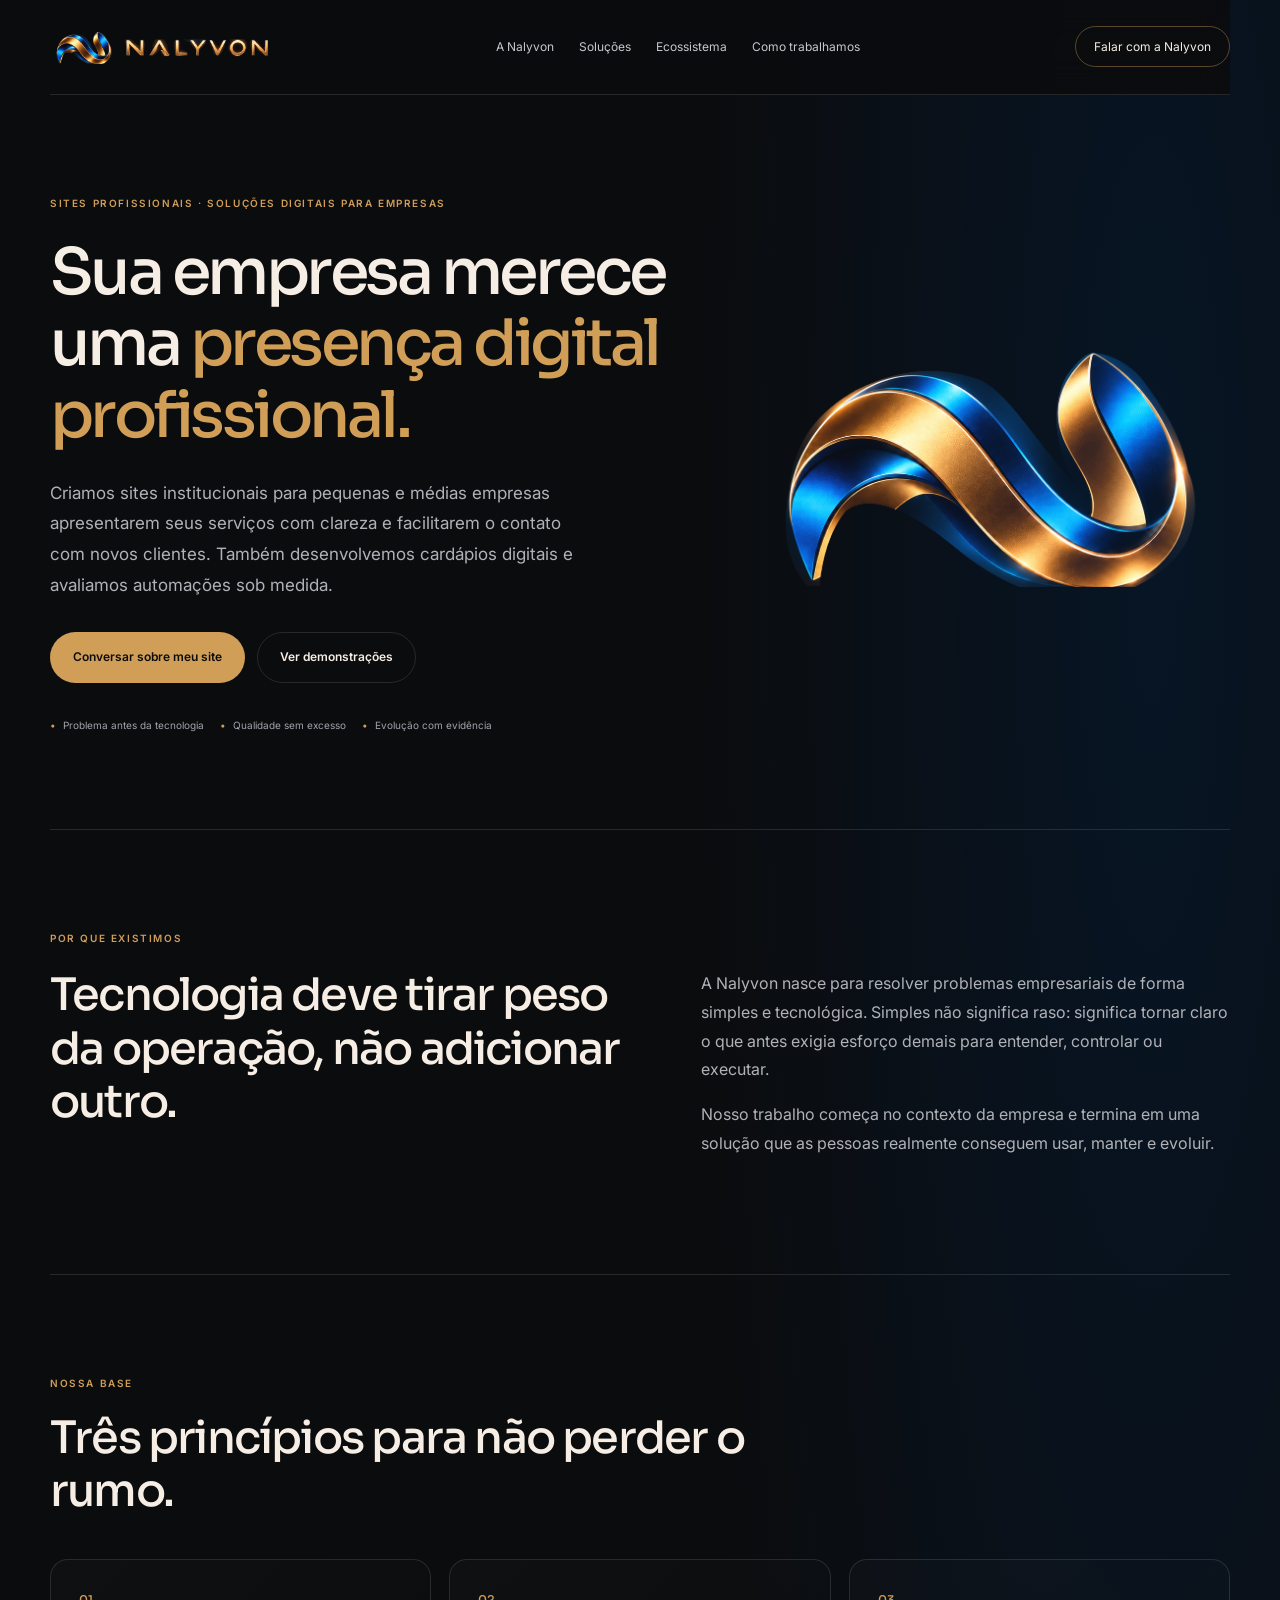
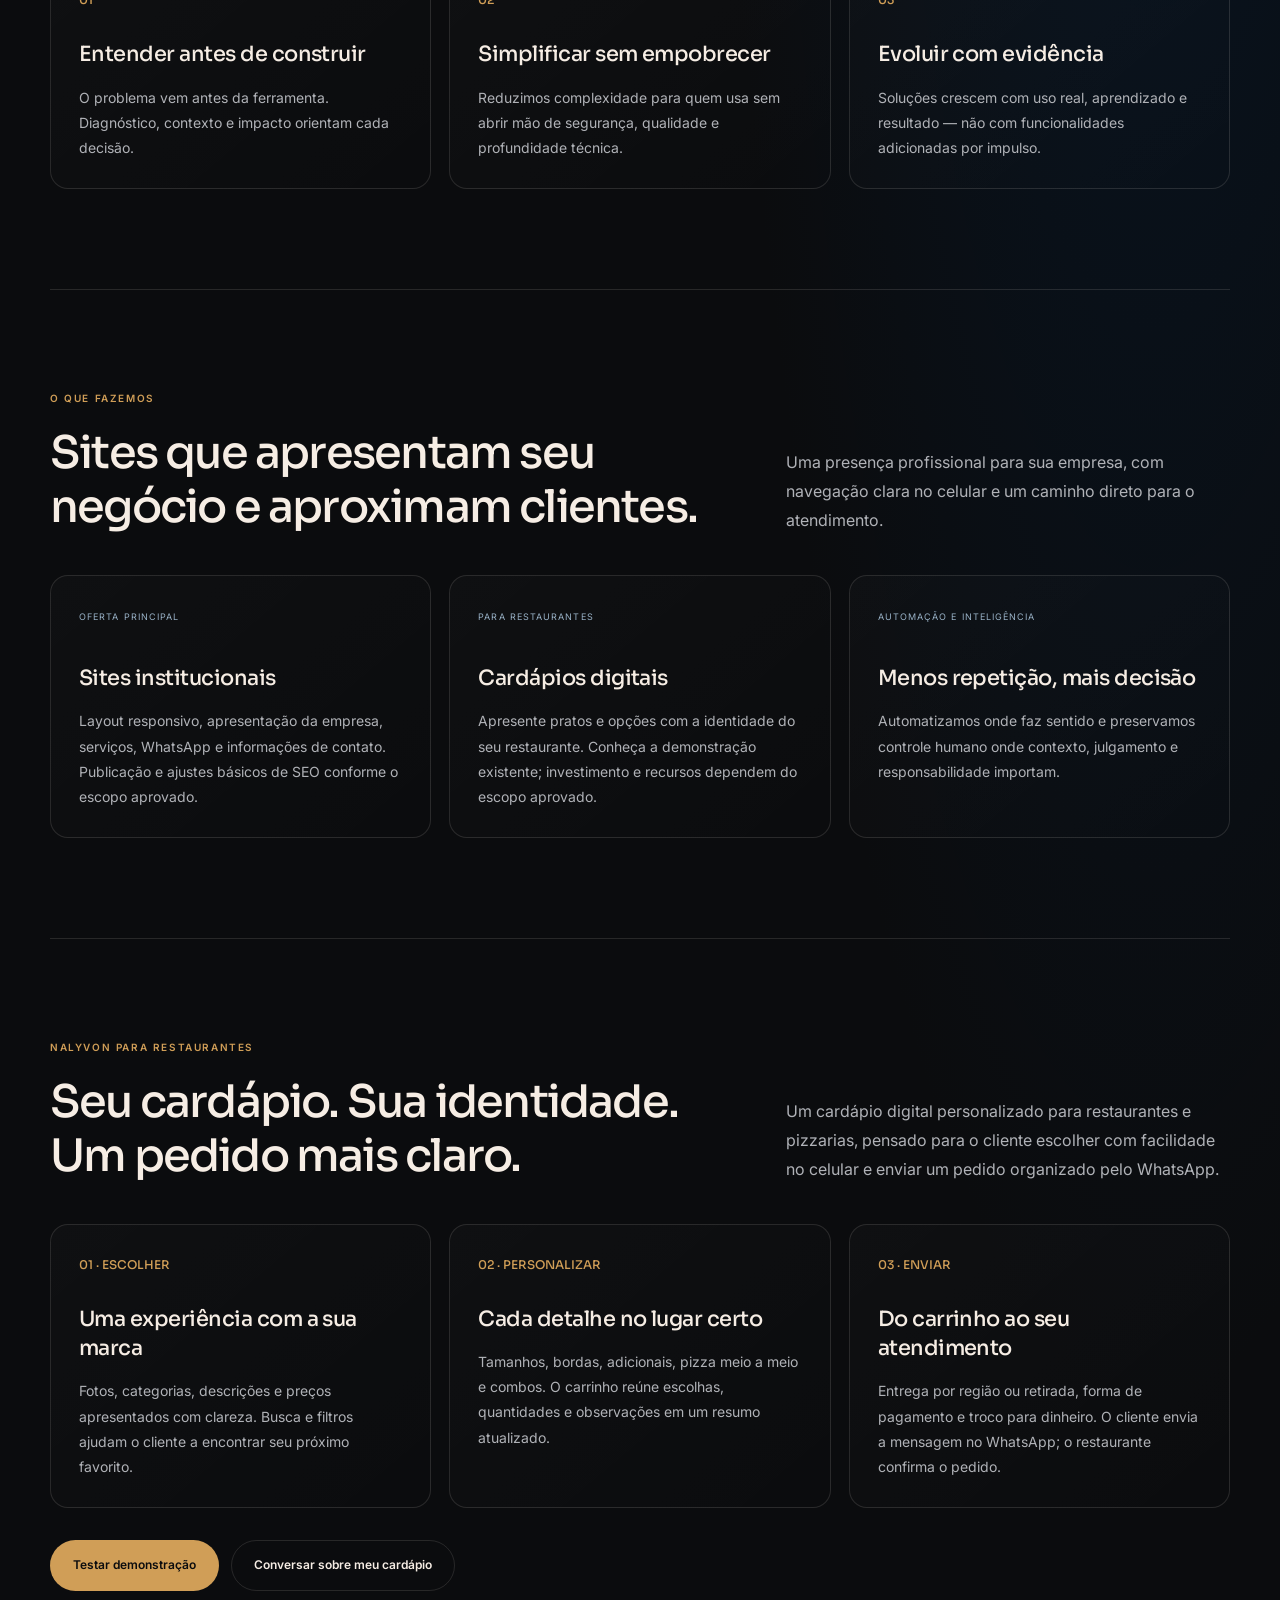
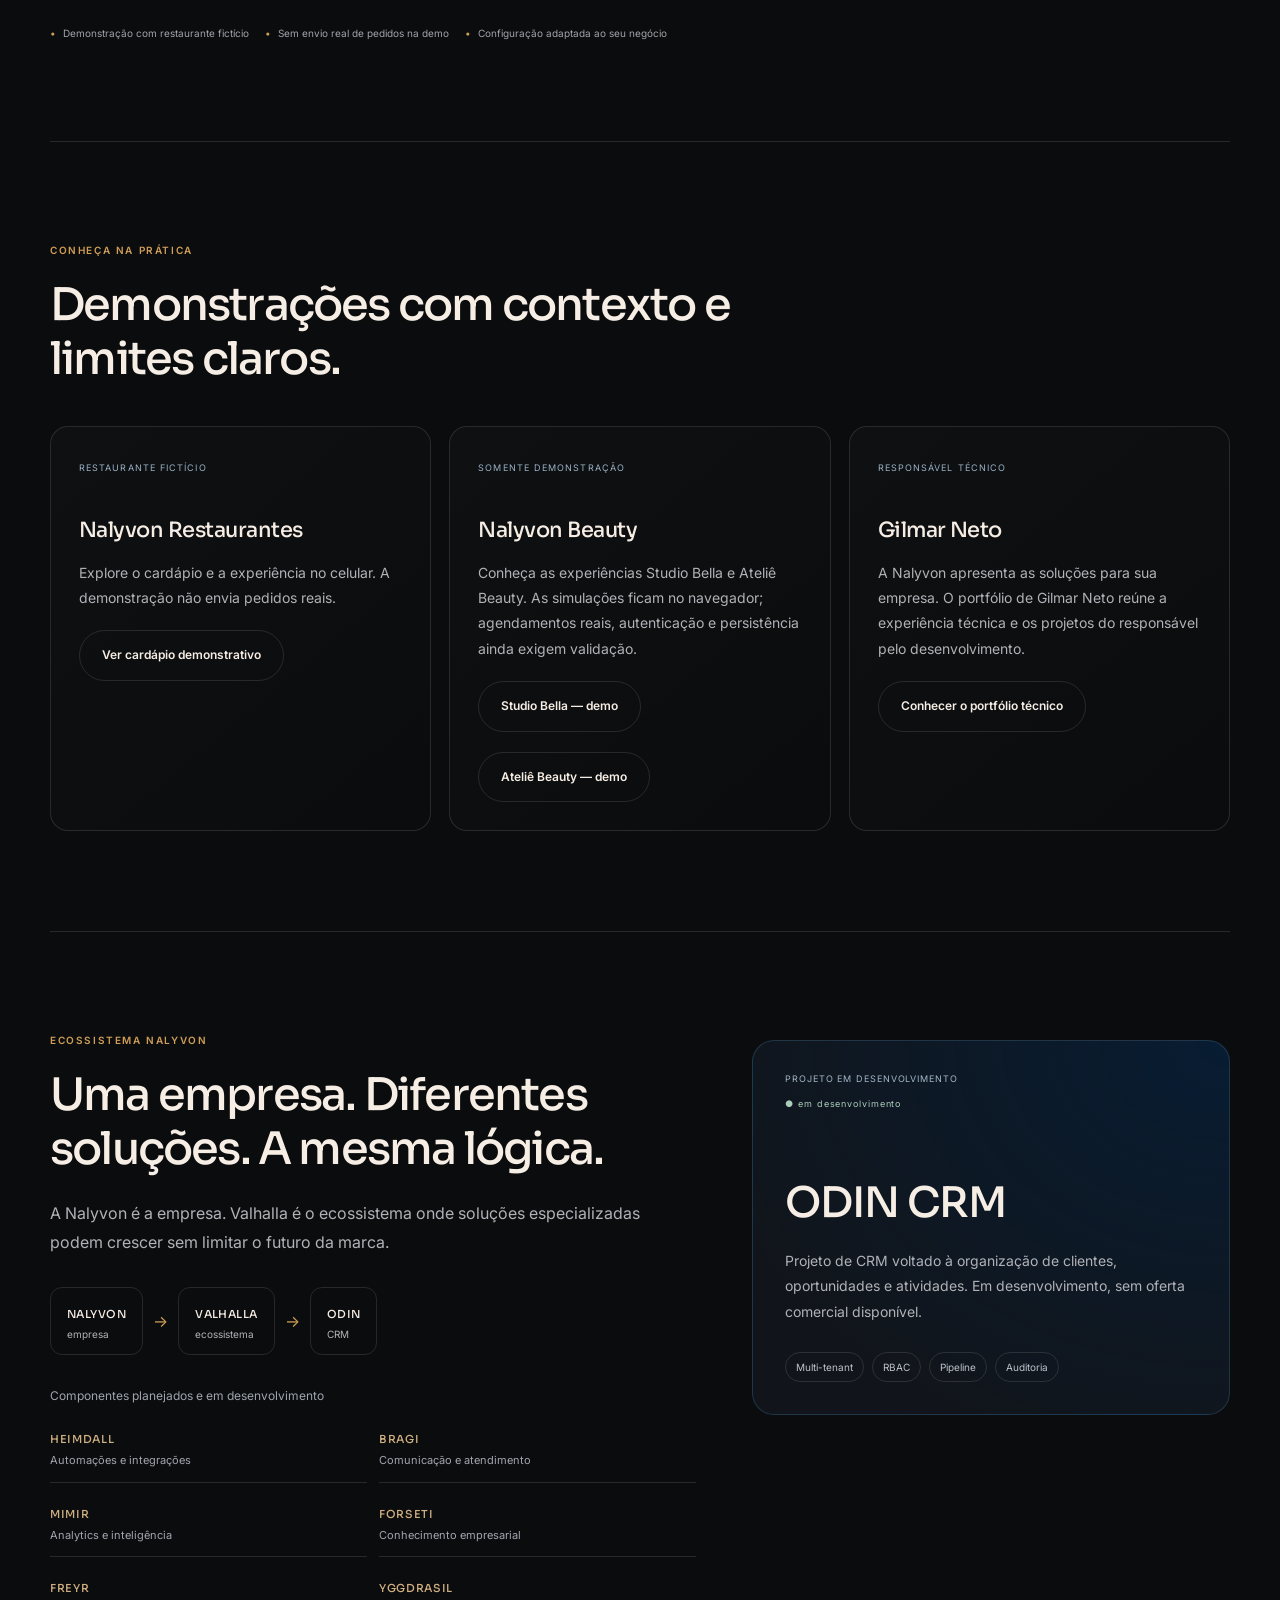
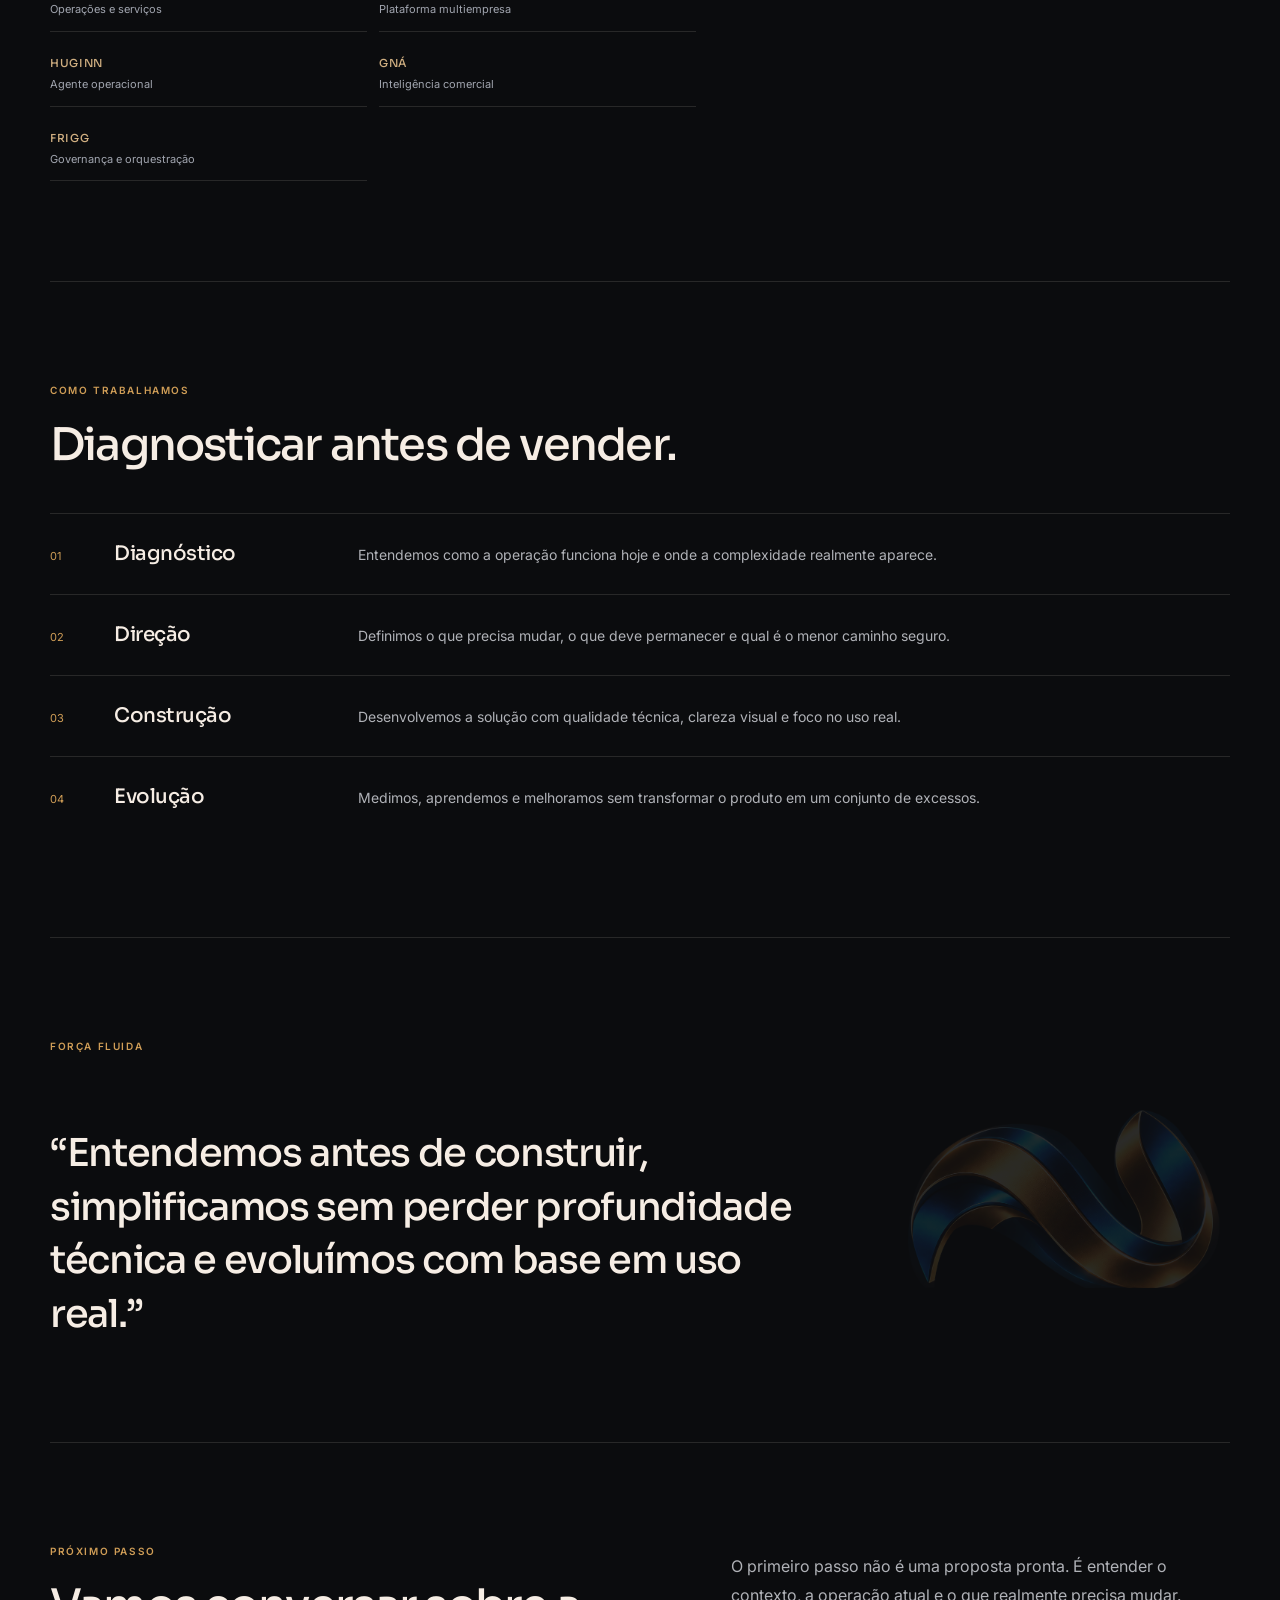
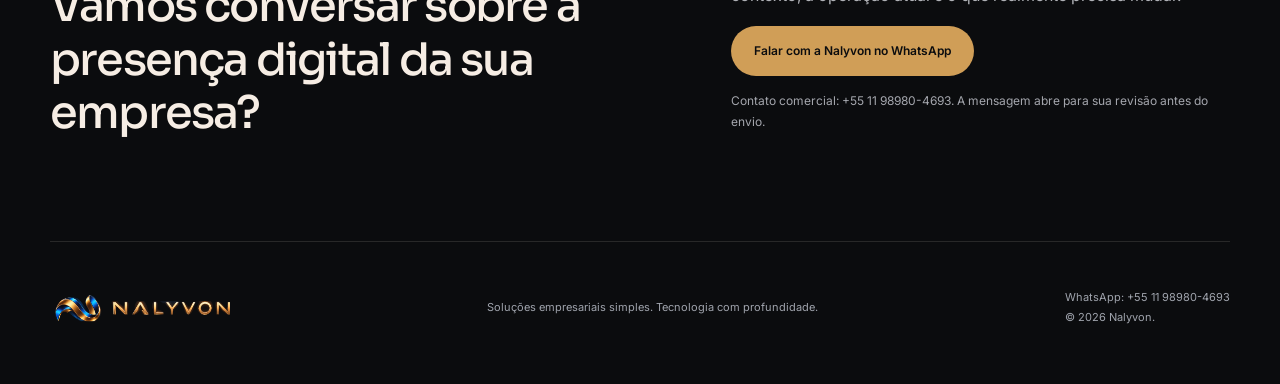
==== commit 4d1a68e6: "feat: publish approved Nalyvon commercial preparation" ====
--- a/public/index.html
+++ b/public/index.html
@@ -4,9 +4,9 @@
   <meta charset="utf-8" />
   <meta name="viewport" content="width=device-width,initial-scale=1" />
   <meta name="theme-color" content="#0B0C0E" />
-  <meta name="description" content="A Nalyvon transforma desafios empresariais em soluções tecnológicas simples, confiáveis e evolutivas." />
+  <meta name="description" content="Sites institucionais profissionais para pequenas e médias empresas. Conheça as demonstrações e converse com a Nalyvon pelo WhatsApp." />
   <meta property="og:title" content="Nalyvon — Tecnologia que transforma complexidade em clareza" />
-  <meta property="og:description" content="Soluções empresariais simples por fora, sólidas por dentro." />
+  <meta property="og:description" content="Sites profissionais, cardápios digitais e soluções sob medida para empresas." />
   <title>Nalyvon — Tecnologia que transforma complexidade em clareza</title>
   <link rel="preconnect" href="https://fonts.googleapis.com">
   <link rel="preconnect" href="https://fonts.gstatic.com" crossorigin>
@@ -19,15 +19,15 @@
   <header class="topbar">
     <a class="brand" href="#inicio" aria-label="Nalyvon, início"><img class="brand-lockup" src="assets/brand/lockup.png" width="1480" height="320" alt="Nalyvon"></a>
     <button class="menu-toggle" aria-expanded="false" aria-controls="navigation">Menu <span aria-hidden="true">☰</span></button><nav id="navigation" aria-label="Navegação principal"><a href="#nalyvon">A Nalyvon</a><a href="#solucoes">Soluções</a><a href="#ecossistema">Ecossistema</a><a href="#processo">Como trabalhamos</a></nav>
-    <a class="nav-cta" href="#contato">Falar com a Nalyvon</a>
+    <a class="nav-cta" href="https://wa.me/5511989804693?text=Ol%C3%A1!%20Conheci%20a%20Nalyvon%20e%20gostaria%20de%20conversar%20sobre%20uma%20solu%C3%A7%C3%A3o%20digital%20para%20minha%20empresa." target="_blank" rel="noopener noreferrer">Falar com a Nalyvon</a>
   </header>
   <main id="conteudo">
     <section class="hero" id="inicio">
       <div class="hero-copy">
-        <p class="kicker">TECNOLOGIA EMPRESARIAL · SIMPLES POR FORA, SÓLIDA POR DENTRO</p>
-        <h1>Complexidade não precisa virar <span>complicação.</span></h1>
-        <p class="hero-lead">A Nalyvon é uma empresa de tecnologia focada em transformar problemas empresariais reais em soluções digitais simples, confiáveis e evolutivas.</p>
-        <div class="hero-actions"><a class="button button-primary" href="#solucoes">Conhecer nossa abordagem</a><a class="button button-ghost" href="#ecossistema">Ver o ecossistema</a></div>
+        <p class="kicker">SITES PROFISSIONAIS · SOLUÇÕES DIGITAIS PARA EMPRESAS</p>
+        <h1>Sua empresa merece uma <span>presença digital profissional.</span></h1>
+        <p class="hero-lead">Criamos sites institucionais para pequenas e médias empresas apresentarem seus serviços com clareza e facilitarem o contato com novos clientes. Também desenvolvemos cardápios digitais e avaliamos automações sob medida.</p>
+        <div class="hero-actions"><a class="button button-primary" href="https://wa.me/5511989804693?text=Ol%C3%A1!%20Conheci%20a%20Nalyvon%20e%20gostaria%20de%20conversar%20sobre%20uma%20solu%C3%A7%C3%A3o%20digital%20para%20minha%20empresa." target="_blank" rel="noopener noreferrer">Conversar sobre meu site</a><a class="button button-ghost" href="#demonstracoes">Ver demonstrações</a></div>
         <div class="hero-proof"><span>Problema antes da tecnologia</span><span>Qualidade sem excesso</span><span>Evolução com evidência</span></div>
       </div>
       <div class="hero-mark"><img src="assets/brand/symbol.png" alt="Símbolo oficial Nalyvon — Força Fluida"></div>
@@ -48,10 +48,10 @@
     </section>
 
     <section class="section" id="solucoes">
-      <div class="section-heading wide"><div><div class="section-label">O QUE FAZEMOS</div><h2>Soluções que organizam, conectam e simplificam.</h2></div><p>Não começamos pela lista de funcionalidades. Começamos pelo que precisa funcionar melhor.</p></div>
+      <div class="section-heading wide"><div><div class="section-label">O QUE FAZEMOS</div><h2>Sites que apresentam seu negócio e aproximam clientes.</h2></div><p>Uma presença profissional para sua empresa, com navegação clara no celular e um caminho direto para o atendimento.</p></div>
       <div class="cards three solutions">
-        <article><small>SISTEMAS EMPRESARIAIS</small><h3>Operações mais claras</h3><p>Estruturamos fluxos, informação e responsabilidades para transformar rotina dispersa em operação compreensível.</p></article>
-        <article><small>PRODUTOS DIGITAIS</small><h3>Tecnologia útil no dia a dia</h3><p>Construímos experiências digitais que resolvem uma necessidade concreta e permanecem simples para quem precisa usar.</p></article>
+        <article><small>OFERTA PRINCIPAL</small><h3>Sites institucionais</h3><p>Layout responsivo, apresentação da empresa, serviços, WhatsApp e informações de contato. Publicação e ajustes básicos de SEO conforme o escopo aprovado.</p></article>
+        <article><small>PARA RESTAURANTES</small><h3>Cardápios digitais</h3><p>Apresente pratos e opções com a identidade do seu restaurante. Conheça a demonstração existente; investimento e recursos dependem do escopo aprovado.</p></article>
         <article><small>AUTOMAÇÃO E INTELIGÊNCIA</small><h3>Menos repetição, mais decisão</h3><p>Automatizamos onde faz sentido e preservamos controle humano onde contexto, julgamento e responsabilidade importam.</p></article>
       </div>
     </section>
@@ -65,6 +65,15 @@
       </div>
       <div class="hero-actions"><a class="button button-primary" href="https://nalyvon-restaurantes-demo.pages.dev/" target="_blank" rel="noopener noreferrer">Testar demonstração</a><a class="button button-ghost" href="#contato">Conversar sobre meu cardápio</a></div>
       <div class="hero-proof"><span>Demonstração com restaurante fictício</span><span>Sem envio real de pedidos na demo</span><span>Configuração adaptada ao seu negócio</span></div>
+    </section>
+
+    <section class="section" id="demonstracoes" aria-labelledby="demo-title">
+      <div class="section-heading"><div class="section-label">CONHEÇA NA PRÁTICA</div><h2 id="demo-title">Demonstrações com contexto e limites claros.</h2></div>
+      <div class="cards three solutions">
+        <article><small>RESTAURANTE FICTÍCIO</small><h3>Nalyvon Restaurantes</h3><p>Explore o cardápio e a experiência no celular. A demonstração não envia pedidos reais.</p><a class="button button-ghost" href="https://nalyvon-restaurantes-demo.pages.dev/" target="_blank" rel="noopener noreferrer">Ver cardápio demonstrativo</a></article>
+        <article><small>SOMENTE DEMONSTRAÇÃO</small><h3>Nalyvon Beauty</h3><p>Conheça as experiências Studio Bella e Ateliê Beauty. As simulações ficam no navegador; agendamentos reais, autenticação e persistência ainda exigem validação.</p><a class="button button-ghost" href="https://nalyvon-beauty-gilmar.sweetflame134.chatgpt.site/e/studio-bella" target="_blank" rel="noopener noreferrer">Studio Bella — demo</a><a class="button button-ghost" href="https://nalyvon-beauty-gilmar.sweetflame134.chatgpt.site/e/atelie-beauty" target="_blank" rel="noopener noreferrer">Ateliê Beauty — demo</a></article>
+        <article><small>RESPONSÁVEL TÉCNICO</small><h3>Gilmar Neto</h3><p>A Nalyvon apresenta as soluções para sua empresa. O portfólio de Gilmar Neto reúne a experiência técnica e os projetos do responsável pelo desenvolvimento.</p><a class="button button-ghost" href="https://gilmar-portfolio.onrender.com/" target="_blank" rel="noopener noreferrer">Conhecer o portfólio técnico</a></article>
+      </div>
     </section>
 
     <section class="section ecosystem" id="ecossistema">
@@ -95,9 +104,9 @@
       </div>
 
       <article class="odin">
-        <div class="odin-top"><span>PRIMEIRO PRODUTO COMERCIAL</span><span class="status-live">● em produção</span></div>
+        <div class="odin-top"><span>PROJETO EM DESENVOLVIMENTO</span><span class="status-live">● em desenvolvimento</span></div>
         <h3>ODIN CRM</h3>
-        <p>Um CRM orientado à clareza operacional: clientes, oportunidades, pipeline, atividades, governança e rastreabilidade reunidos em uma base coerente.</p>
+        <p>Projeto de CRM voltado à organização de clientes, oportunidades e atividades. Em desenvolvimento, sem oferta comercial disponível.</p>
         <div class="tags"><span>Multi-tenant</span><span>RBAC</span><span>Pipeline</span><span>Auditoria</span></div>
       </article>
     </section>
@@ -106,9 +115,9 @@
 
     <section class="section statement" id="forca-fluida"><p class="section-label">FORÇA FLUIDA</p><blockquote>“Entendemos antes de construir, simplificamos sem perder profundidade técnica e evoluímos com base em uso real.”</blockquote><img src="assets/brand/symbol.png" alt="" aria-hidden="true" loading="lazy"></section>
 
-    <section class="section contact" id="contato"><div><div class="section-label">PRÓXIMO PASSO</div><h2>Tem um problema operacional que está custando clareza, tempo ou controle?</h2></div><div><p>O primeiro passo não é uma proposta pronta. É entender o contexto, a operação atual e o que realmente precisa mudar.</p><button class="button button-primary" disabled>Canal comercial em preparação</button><small>Nosso canal oficial de contato estará disponível em breve.</small></div></section>
+    <section class="section contact" id="contato"><div><div class="section-label">PRÓXIMO PASSO</div><h2>Vamos conversar sobre a presença digital da sua empresa?</h2></div><div><p>O primeiro passo não é uma proposta pronta. É entender o contexto, a operação atual e o que realmente precisa mudar.</p><a class="button button-primary" href="https://wa.me/5511989804693?text=Ol%C3%A1!%20Conheci%20a%20Nalyvon%20e%20gostaria%20de%20conversar%20sobre%20uma%20solu%C3%A7%C3%A3o%20digital%20para%20minha%20empresa." target="_blank" rel="noopener noreferrer">Falar com a Nalyvon no WhatsApp</a><small>Contato comercial: +55 11 98980-4693. A mensagem abre para sua revisão antes do envio.</small></div></section>
   </main>
-  <footer><a class="brand" href="#inicio" aria-label="Nalyvon, início"><img class="brand-lockup" src="assets/brand/lockup.png" width="1480" height="320" alt="Nalyvon"></a><p>Soluções empresariais simples. Tecnologia com profundidade.</p><p>© 2026 Nalyvon.</p></footer>
+  <footer><a class="brand" href="#inicio" aria-label="Nalyvon, início"><img class="brand-lockup" src="assets/brand/lockup.png" width="1480" height="320" alt="Nalyvon"></a><p>Soluções empresariais simples. Tecnologia com profundidade.</p><p><a href="https://wa.me/5511989804693?text=Ol%C3%A1!%20Conheci%20a%20Nalyvon%20e%20gostaria%20de%20conversar%20sobre%20uma%20solu%C3%A7%C3%A3o%20digital%20para%20minha%20empresa." target="_blank" rel="noopener noreferrer">WhatsApp: +55 11 98980-4693</a><br>© 2026 Nalyvon.</p></footer>
 <script src="site.js" defer></script>
 </body>
 </html>
--- a/public/styles.css
+++ b/public/styles.css
@@ -505,11 +505,6 @@
   align-items:center
 }
 
-.contact button {
-  opacity:.7;
-  cursor:default
-}
-
 .contact small {
   display:block;
   font-size:12px;
@@ -831,3 +826,9 @@
 .brand-lockup {
   mix-blend-mode:screen
 }
+
+/* Espaçamento dos links das demonstrações e cabeçalho em telas estreitas. */
+.cards .button { margin-top:20px; max-width:100%; }
+#demonstracoes p + p { margin-top:16px; }
+#demonstracoes p a { text-decoration:underline; text-underline-offset:3px; }
+@media(max-width:360px) { .topbar .brand-lockup { width:155px; } }
